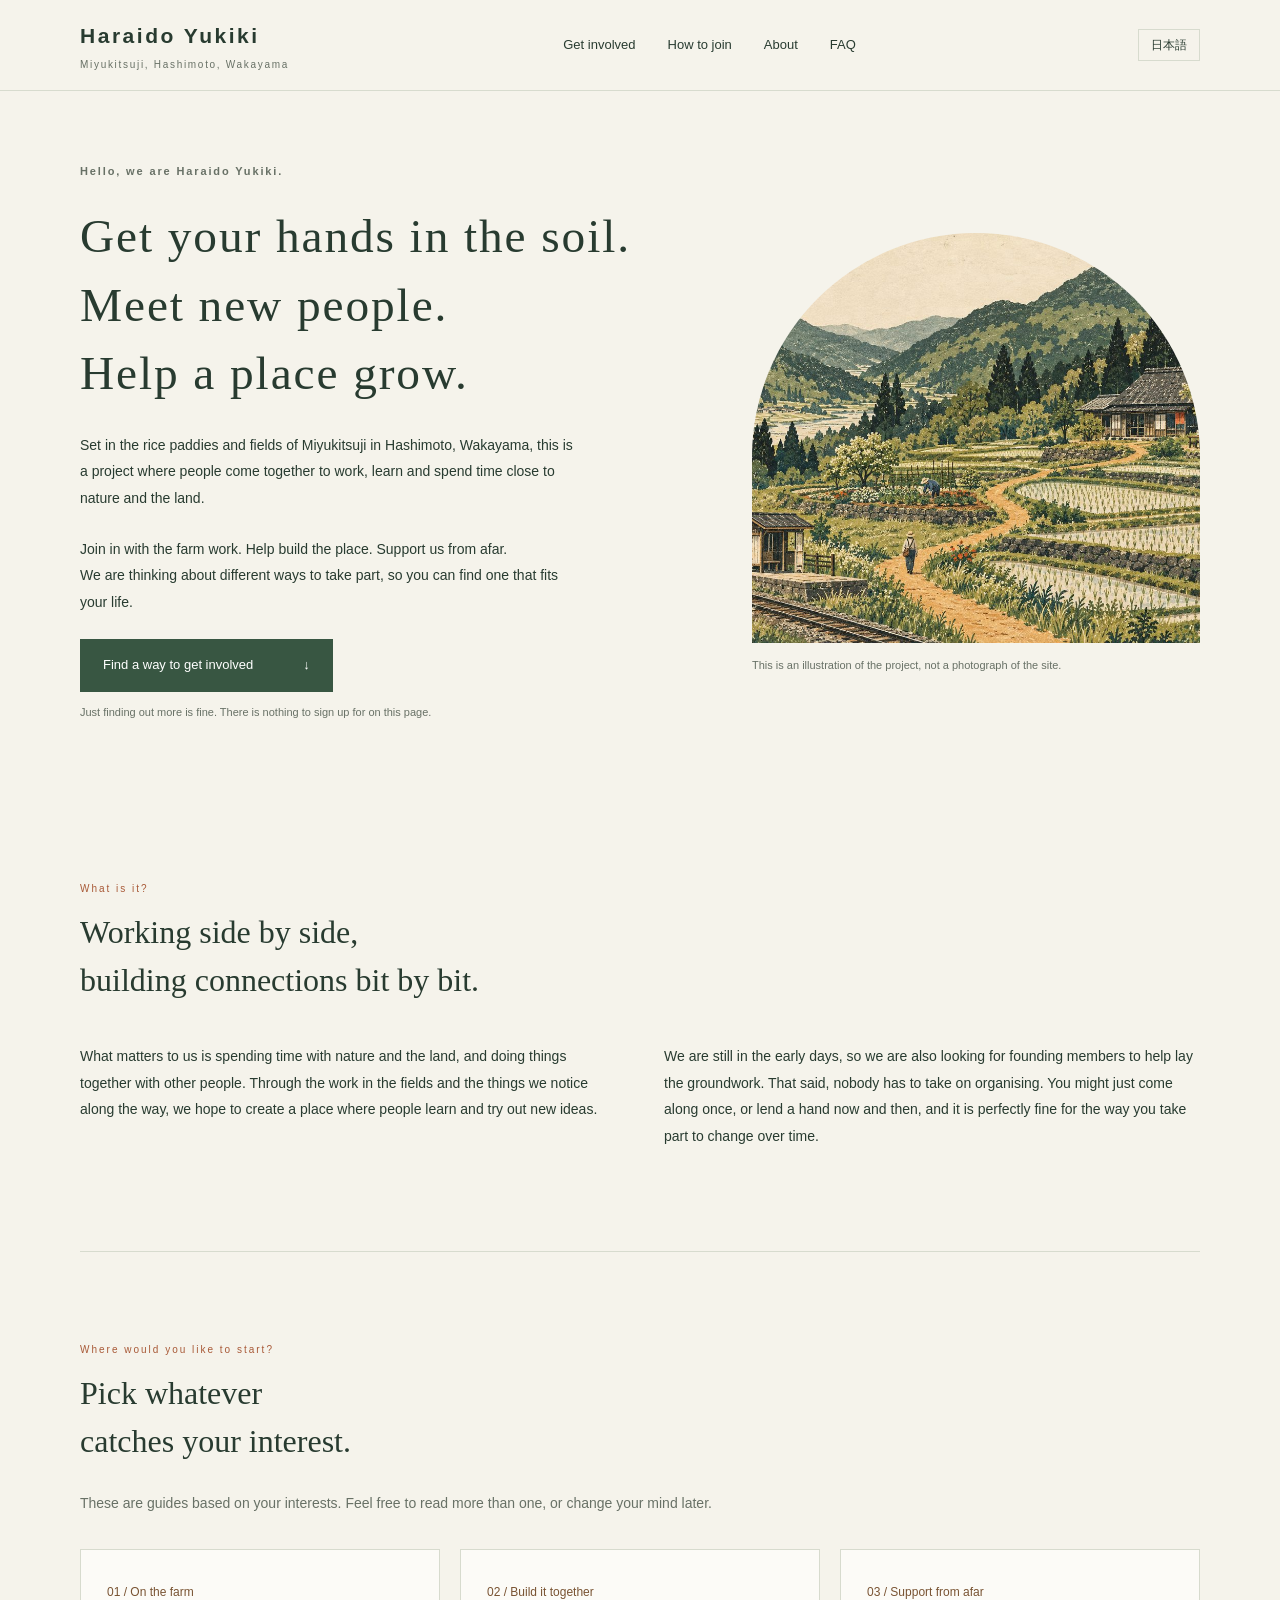
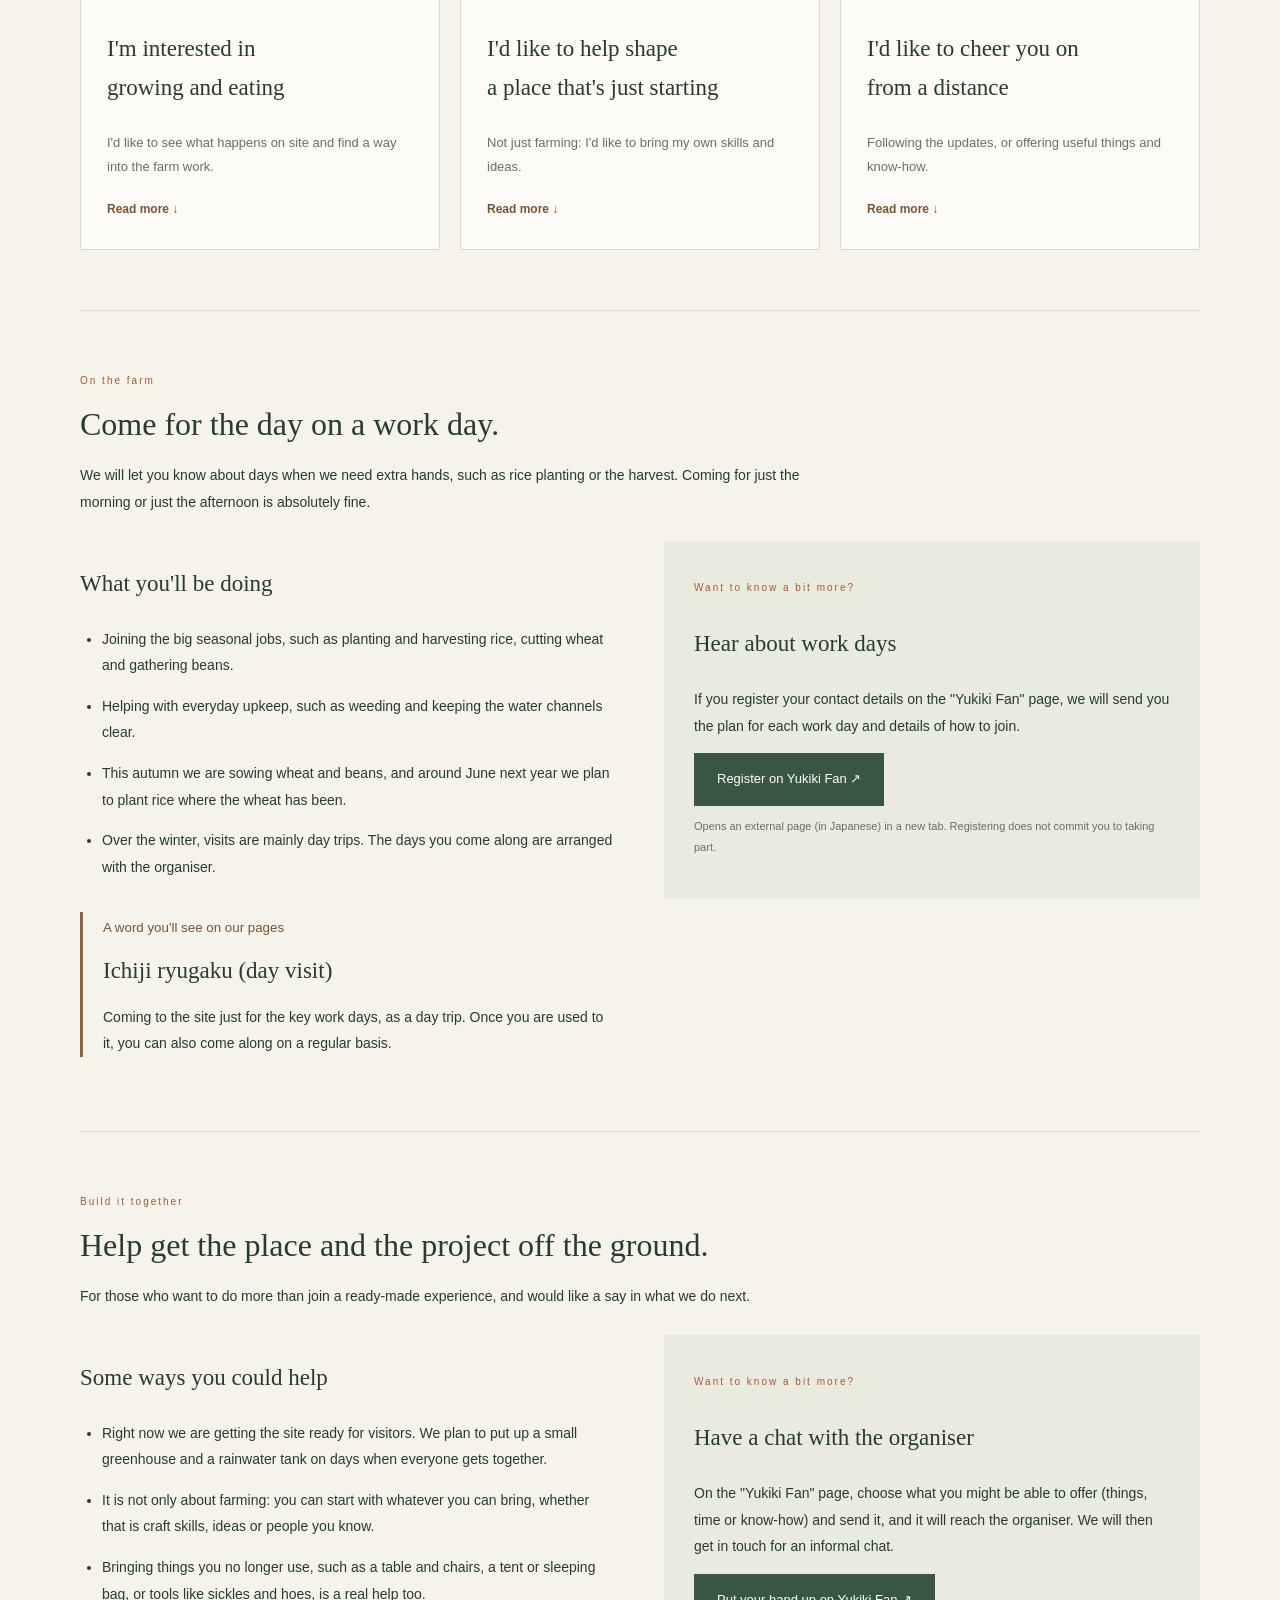
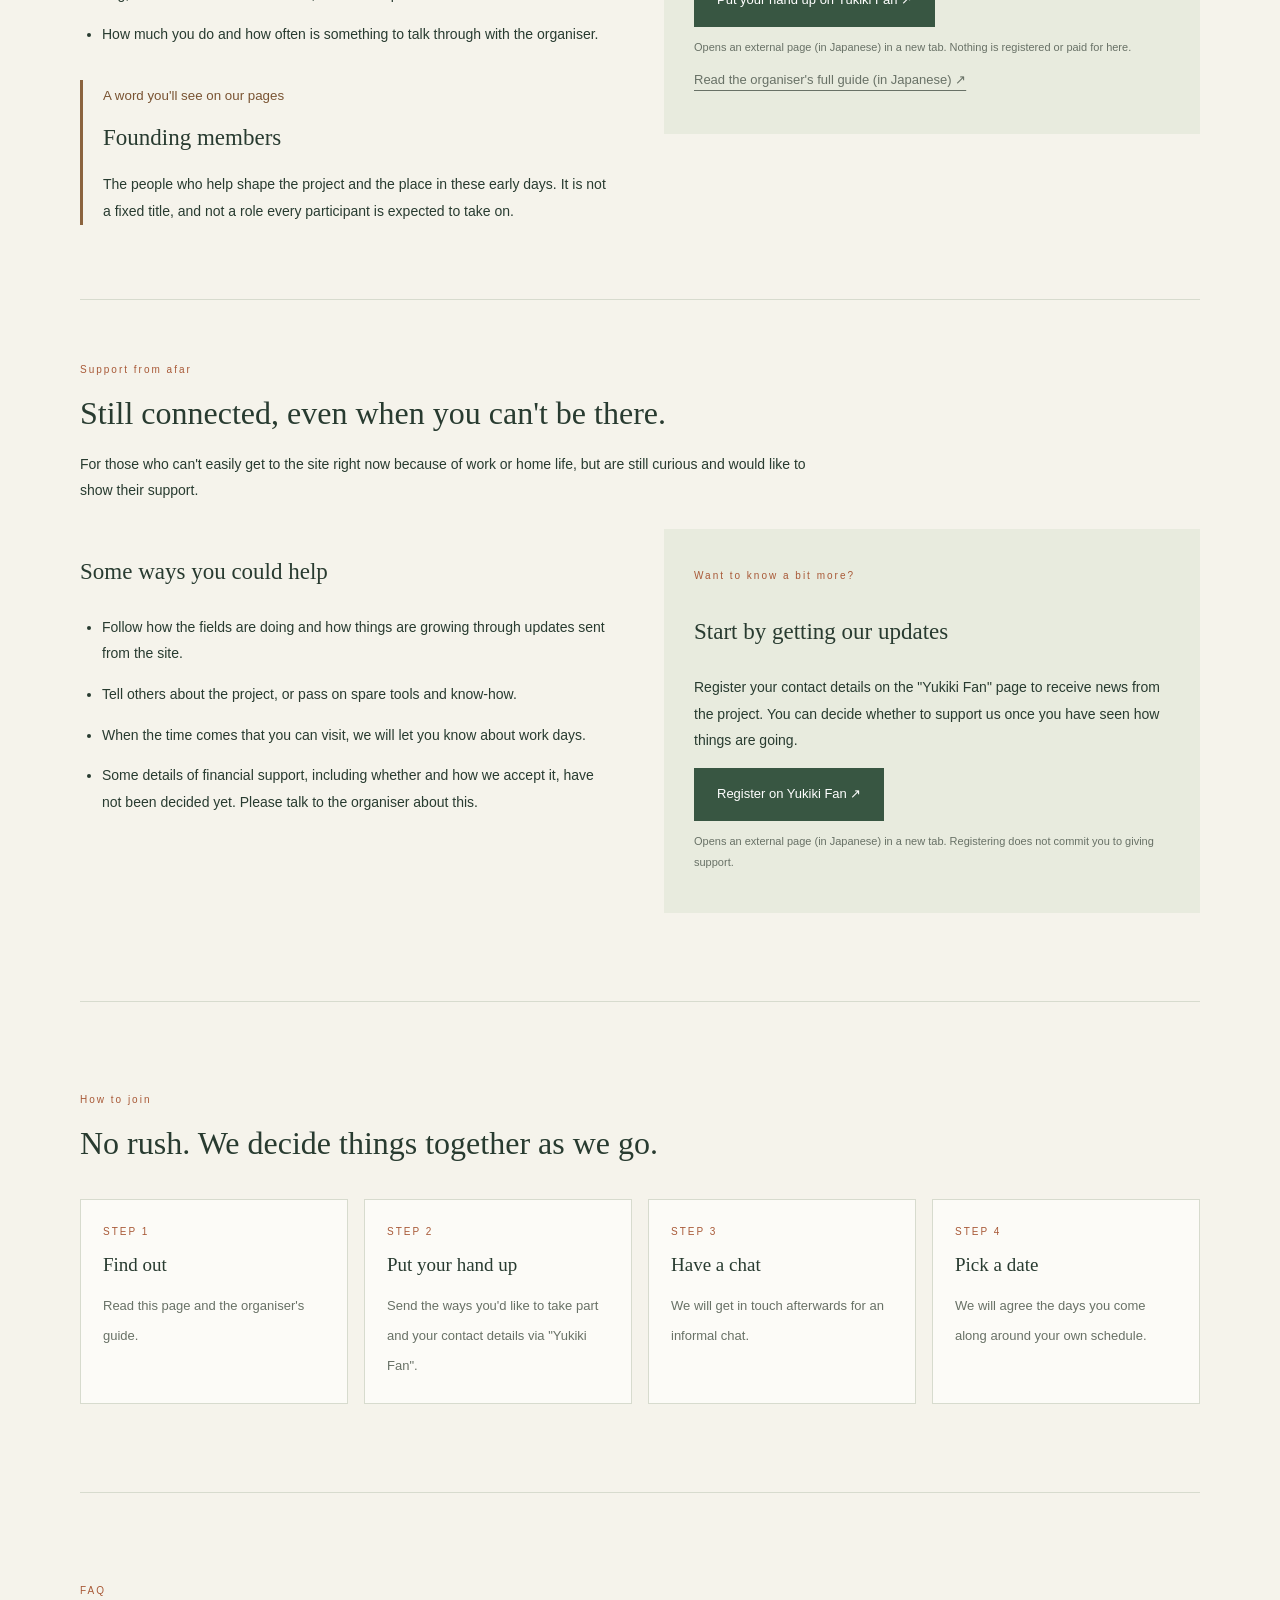
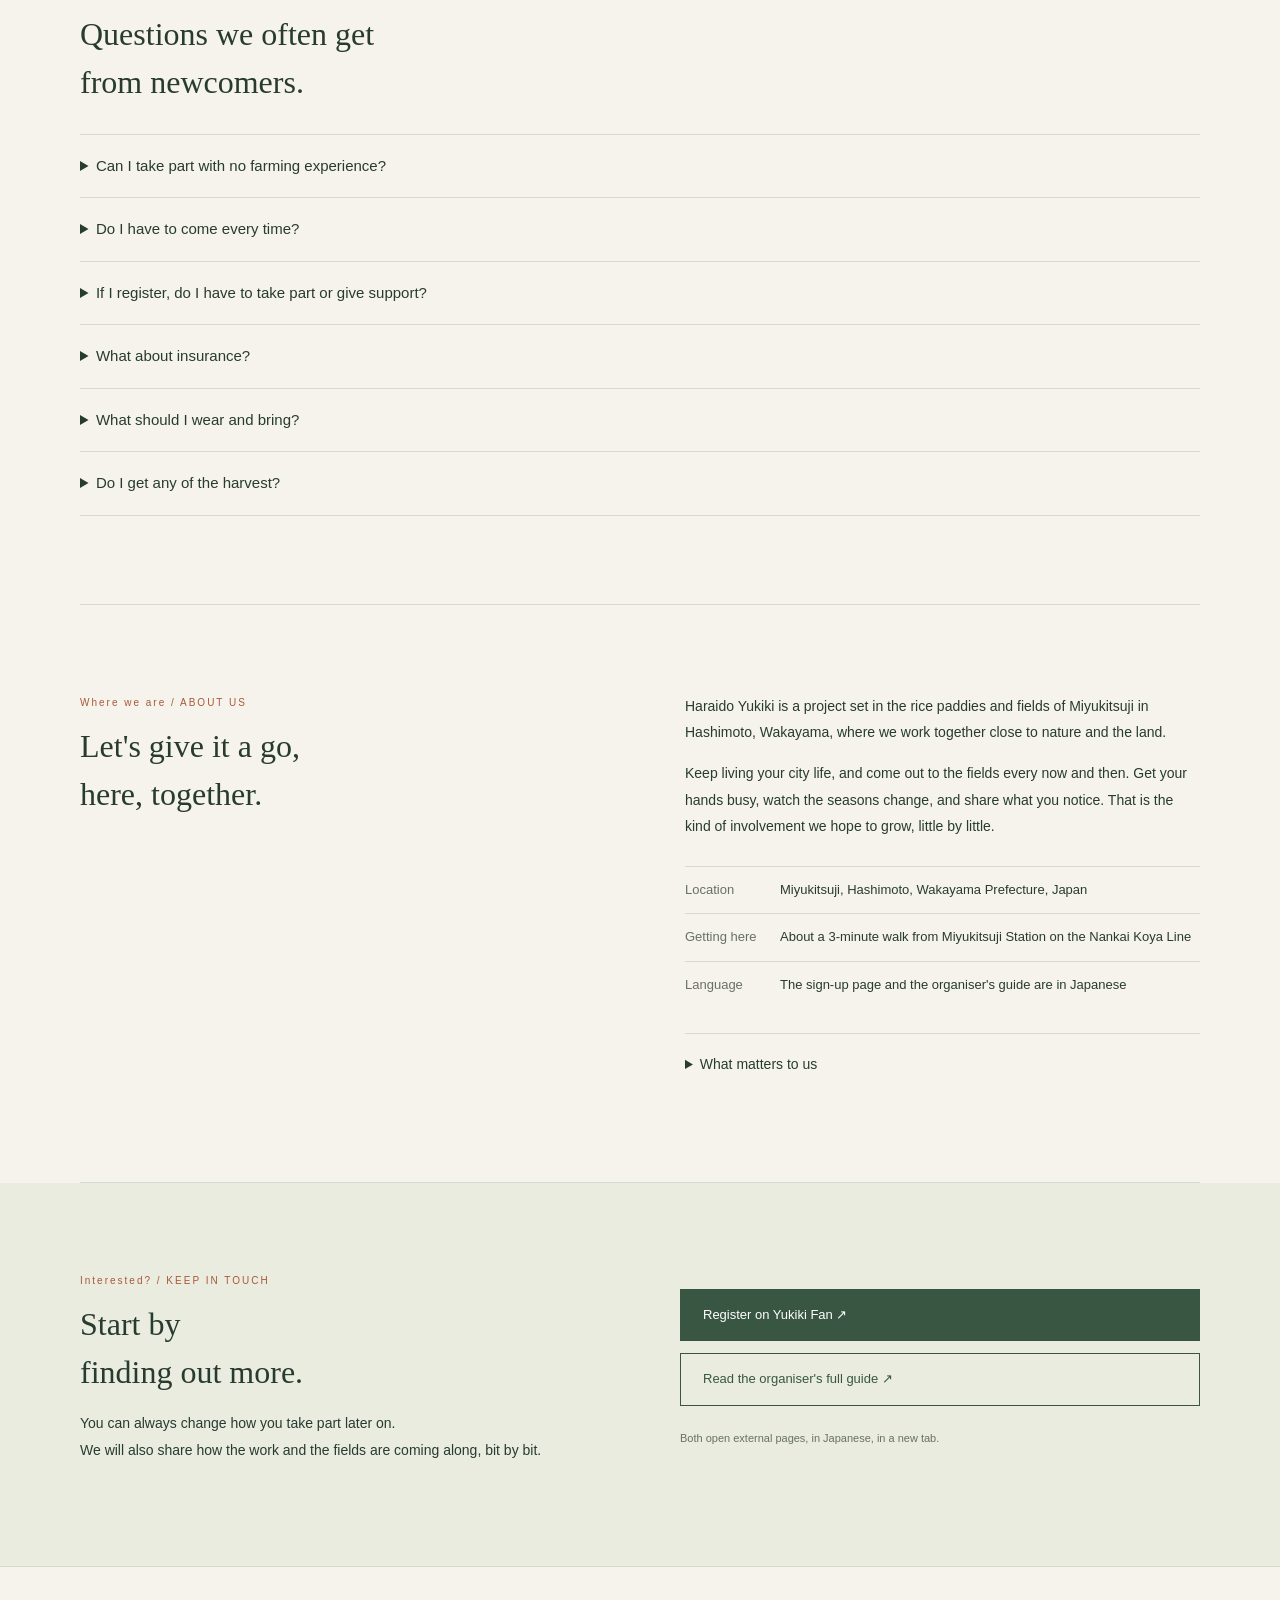
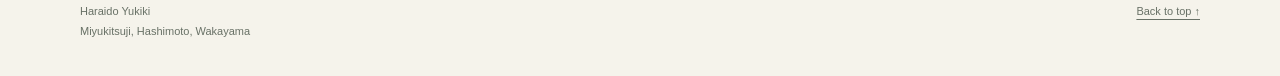
==== public/en/index.html @ c3c29b3a "feat: add a British English version of the entry page - add public/en/index.html, translated into Br" ====
<!doctype html>
<html lang="en-GB">
<head>
<meta charset="utf-8">
<meta name="viewport" content="width=device-width,initial-scale=1">
<meta name="theme-color" content="#f5f3eb">
<meta name="description" content="Get your hands in the soil, meet new people and help a place grow. An introduction to Haraido Yukiki in Miyukitsuji, Hashimoto, Wakayama, and the different ways to get involved.">
<title>Haraido Yukiki | Connecting people with the fields of Miyukitsuji</title>
<link rel="alternate" hreflang="ja" href="../">
<link rel="alternate" hreflang="en-GB" href="./">
<link rel="stylesheet" href="../style.css">
</head>
<body><a class="skip" href="#main">Skip to content</a><header><div class="wrap nav"><a href="#" class="brand">Haraido Yukiki<small>Miyukitsuji, Hashimoto, Wakayama</small></a><nav aria-label="Main menu"><a href="#involvement">Get involved</a><a href="#flow">How to join</a><a href="#about">About</a><a href="#faq">FAQ</a></nav><a class="lang" href="../" hreflang="ja" lang="ja">日本語</a></div></header><main id="main"><div class="hero wrap"><div class="hero-top"><div><p class="eyebrow">Hello, we are Haraido Yukiki.</p><h1>Get your hands in the soil.<br>Meet new people.<br>Help a place grow.</h1><div class="hero-copy"><p>Set in the rice paddies and fields of Miyukitsuji in Hashimoto, Wakayama, this is a project where people come together to work, learn and spend time close to nature and the land.</p><p>Join in with the farm work. Help build the place. Support us from afar.<br>We are thinking about different ways to take part, so you can find one that fits your life.</p><a class="button" href="#involvement">Find a way to get involved <span aria-hidden="true">↓</span></a><p class="note">Just finding out more is fine. There is nothing to sign up for on this page.</p></div></div><figure class="hero-figure"><img src="../assets/countryside.jpg" alt="An illustration of fields and people linked by a winding path" width="1200" height="800"><figcaption>This is an illustration of the project, not a photograph of the site.</figcaption></figure></div></div>
<section class="wrap" id="intro"><div class="number">What is it?</div><h2>Working side by side,<br>building connections bit by bit.</h2><div class="intro-columns"><p>What matters to us is spending time with nature and the land, and doing things together with other people. Through the work in the fields and the things we notice along the way, we hope to create a place where people learn and try out new ideas.</p><p>We are still in the early days, so we are also looking for founding members to help lay the groundwork. That said, nobody has to take on organising. You might just come along once, or lend a hand now and then, and it is perfectly fine for the way you take part to change over time.</p></div></section>
<section class="wrap" id="involvement"><div class="number">Where would you like to start?</div><h2>Pick whatever<br>catches your interest.</h2><p class="section-note">These are guides based on your interests. Feel free to read more than one, or change your mind later.</p><div class="choices"><a class="choice" href="#farm"><span>01 / On the farm</span><h3>I'm interested in<br>growing and eating</h3><p>I'd like to see what happens on site and find a way into the farm work.</p><b>Read more ↓</b></a><a class="choice" href="#create"><span>02 / Build it together</span><h3>I'd like to help shape<br>a place that's just starting</h3><p>Not just farming: I'd like to bring my own skills and ideas.</p><b>Read more ↓</b></a><a class="choice" href="#support"><span>03 / Support from afar</span><h3>I'd like to cheer you on<br>from a distance</h3><p>Following the updates, or offering useful things and know-how.</p><b>Read more ↓</b></a></div>
<div class="path" id="farm"><div class="number">On the farm</div><h2>Come for the day on a work day.</h2><p>We will let you know about days when we need extra hands, such as rice planting or the harvest. Coming for just the morning or just the afternoon is absolutely fine.</p><div class="path-columns"><div><h3>What you'll be doing</h3><ul><li>Joining the big seasonal jobs, such as planting and harvesting rice, cutting wheat and gathering beans.</li><li>Helping with everyday upkeep, such as weeding and keeping the water channels clear.</li><li>This autumn we are sowing wheat and beans, and around June next year we plan to plant rice where the wheat has been.</li><li>Over the winter, visits are mainly day trips. The days you come along are arranged with the organiser.</li></ul><blockquote><small>A word you'll see on our pages</small><h3>Ichiji ryugaku (day visit)</h3><p>Coming to the site just for the key work days, as a day trip. Once you are used to it, you can also come along on a regular basis.</p></blockquote></div><aside><span class="number">Want to know a bit more?</span><h3>Hear about work days</h3><p>If you register your contact details on the "Yukiki Fan" page, we will send you the plan for each work day and details of how to join.</p><a class="button" href="https://claude.ai/artifact/B6So6ZD4TPJiREJGYdLGXW" target="_blank" rel="noopener noreferrer">Register on Yukiki Fan ↗<span class="sr-only">(opens in a new tab)</span></a><p class="note">Opens an external page (in Japanese) in a new tab. Registering does not commit you to taking part.</p></aside></div></div>
<div class="path" id="create"><div class="number">Build it together</div><h2>Help get the place and the project off the ground.</h2><p>For those who want to do more than join a ready-made experience, and would like a say in what we do next.</p><div class="path-columns"><div><h3>Some ways you could help</h3><ul><li>Right now we are getting the site ready for visitors. We plan to put up a small greenhouse and a rainwater tank on days when everyone gets together.</li><li>It is not only about farming: you can start with whatever you can bring, whether that is craft skills, ideas or people you know.</li><li>Bringing things you no longer use, such as a table and chairs, a tent or sleeping bag, or tools like sickles and hoes, is a real help too.</li><li>How much you do and how often is something to talk through with the organiser.</li></ul><blockquote><small>A word you'll see on our pages</small><h3>Founding members</h3><p>The people who help shape the project and the place in these early days. It is not a fixed title, and not a role every participant is expected to take on.</p></blockquote></div><aside><span class="number">Want to know a bit more?</span><h3>Have a chat with the organiser</h3><p>On the "Yukiki Fan" page, choose what you might be able to offer (things, time or know-how) and send it, and it will reach the organiser. We will then get in touch for an informal chat.</p><a class="button" href="https://claude.ai/artifact/B6So6ZD4TPJiREJGYdLGXW" target="_blank" rel="noopener noreferrer">Put your hand up on Yukiki Fan ↗<span class="sr-only">(opens in a new tab)</span></a><p class="note">Opens an external page (in Japanese) in a new tab. Nothing is registered or paid for here.</p><p class="note"><a class="inline-link" href="https://claude.ai/artifact/4QH8LJdmEHccxG7zX9aN8J" target="_blank" rel="noopener noreferrer">Read the organiser's full guide (in Japanese) ↗<span class="sr-only">(opens in a new tab)</span></a></p></aside></div></div>
<div class="path" id="support"><div class="number">Support from afar</div><h2>Still connected, even when you can't be there.</h2><p>For those who can't easily get to the site right now because of work or home life, but are still curious and would like to show their support.</p><div class="path-columns"><div><h3>Some ways you could help</h3><ul><li>Follow how the fields are doing and how things are growing through updates sent from the site.</li><li>Tell others about the project, or pass on spare tools and know-how.</li><li>When the time comes that you can visit, we will let you know about work days.</li><li>Some details of financial support, including whether and how we accept it, have not been decided yet. Please talk to the organiser about this.</li></ul></div><aside><span class="number">Want to know a bit more?</span><h3>Start by getting our updates</h3><p>Register your contact details on the "Yukiki Fan" page to receive news from the project. You can decide whether to support us once you have seen how things are going.</p><a class="button" href="https://claude.ai/artifact/B6So6ZD4TPJiREJGYdLGXW" target="_blank" rel="noopener noreferrer">Register on Yukiki Fan ↗<span class="sr-only">(opens in a new tab)</span></a><p class="note">Opens an external page (in Japanese) in a new tab. Registering does not commit you to giving support.</p></aside></div></div></section>
<section class="wrap" id="flow"><div class="number">How to join</div><h2>No rush. We decide things together as we go.</h2><ol class="steps"><li><b>Find out</b><span>Read this page and the organiser's guide.</span></li><li><b>Put your hand up</b><span>Send the ways you'd like to take part and your contact details via "Yukiki Fan".</span></li><li><b>Have a chat</b><span>We will get in touch afterwards for an informal chat.</span></li><li><b>Pick a date</b><span>We will agree the days you come along around your own schedule.</span></li></ol></section>
<section class="wrap faq" id="faq"><div class="number">FAQ</div><h2>Questions we often get<br>from newcomers.</h2><div class="faq-list"><details><summary>Can I take part with no farming experience?</summary><p>Yes. The project is designed so that people without experience can get used to things gradually. On work days, you will be working alongside the organiser and people who have been involved for a while.</p></details><details><summary>Do I have to come every time?</summary><p>No. Come when you can, and take a break when you can't. Please take part at your own pace.</p></details><details><summary>If I register, do I have to take part or give support?</summary><p>No. Registering on "Yukiki Fan" is just so that you receive plans and updates. It does not commit you to taking part or giving support.</p></details><details><summary>What about insurance?</summary><p>For now, we expect everyone to arrange their own cover (for example, health insurance and personal liability insurance). Please check the details with the organiser.</p></details><details><summary>What should I wear and bring?</summary><p>Clothes and shoes you don't mind getting dirty are the basics. The work varies from day to day, so we will let you know what to bring in the details for each work day.</p></details><details><summary>Do I get any of the harvest?</summary><p>If things grow well, we plan to share some of the harvest. To be honest, though, as we are only just starting, we don't yet know how much we will get in the first year.</p></details></div></section>
<section id="about" class="wrap"><div class="about-grid"><div><div class="number">Where we are / ABOUT US</div><h2>Let's give it a go,<br>here, together.</h2></div><div><p>Haraido Yukiki is a project set in the rice paddies and fields of Miyukitsuji in Hashimoto, Wakayama, where we work together close to nature and the land.</p><p>Keep living your city life, and come out to the fields every now and then. Get your hands busy, watch the seasons change, and share what you notice. That is the kind of involvement we hope to grow, little by little.</p><dl class="facts"><div><dt>Location</dt><dd>Miyukitsuji, Hashimoto, Wakayama Prefecture, Japan</dd></div><div><dt>Getting here</dt><dd>About a 3-minute walk from Miyukitsuji Station on the Nankai Koya Line</dd></div><div><dt>Language</dt><dd>The sign-up page and the organiser's guide are in Japanese</dd></div></dl><details><summary>What matters to us</summary><p>You don't need to understand everything about the project from day one. Start by seeing what it is like. How deeply you get involved, and at what pace, is up to you.</p><p>We keep a record of the work we do together, the things we try and the things we are unsure about. We hope these records will help the people who join after us.</p></details></div></div></section>
<section id="join" class="follow"><div class="wrap"><div><div class="number">Interested? / KEEP IN TOUCH</div><h2>Start by<br>finding out more.</h2><p>You can always change how you take part later on.<br>We will also share how the work and the fields are coming along, bit by bit.</p></div><div class="join-actions"><a class="button" href="https://claude.ai/artifact/B6So6ZD4TPJiREJGYdLGXW" target="_blank" rel="noopener noreferrer">Register on Yukiki Fan ↗<span class="sr-only">(opens in a new tab)</span></a><a class="button ghost" href="https://claude.ai/artifact/4QH8LJdmEHccxG7zX9aN8J" target="_blank" rel="noopener noreferrer">Read the organiser's full guide ↗<span class="sr-only">(opens in a new tab)</span></a><p class="note">Both open external pages, in Japanese, in a new tab.</p></div></div></section></main><footer class="wrap"><div class="footer-inner"><span>Haraido Yukiki<br>Miyukitsuji, Hashimoto, Wakayama</span><a href="#" class="top-link">Back to top ↑</a></div></footer></body>
</html>
---- public/style.css ----
/* はらいどゆきき 入口ページ（はじめての方へ）。CSP の都合でインライン style は使わない */
:root{--paper:#f5f3eb;--ink:#283b30;--muted:#687166;--line:#d7dbce;--green:#385642;--accent:#a85937}*{box-sizing:border-box}html{scroll-behavior:smooth;scroll-padding-top:90px}body{margin:0;background:var(--paper);color:var(--ink);font-family:"Hiragino Kaku Gothic ProN","Yu Gothic",sans-serif;line-height:1.9}a{color:inherit;text-decoration:none}button{font:inherit}a:focus-visible,button:focus-visible,summary:focus-visible{outline:3px solid var(--accent);outline-offset:5px}.skip{position:absolute;left:20px;top:-80px;background:white;z-index:20}.skip:focus{top:10px}.wrap{width:min(1120px,calc(100% - 64px));margin:auto}header{border-bottom:1px solid var(--line)}.nav{min-height:90px;display:flex;align-items:center;justify-content:space-between;gap:24px}.brand{font-size:21px;font-weight:700;letter-spacing:.12em}.brand small{display:block;font-size:10px;letter-spacing:.17em;font-weight:400;color:var(--muted)}nav{display:flex;gap:32px;font-size:13px}.hero{padding:70px 0 0}.eyebrow{font-size:11px;letter-spacing:.17em;font-weight:700;color:var(--muted);margin:0 0 20px}.hero-top{display:flex;justify-content:space-between;align-items:end;gap:40px;margin-bottom:44px}h1{font-size:clamp(35px,4.8vw,62px);line-height:1.45;letter-spacing:.04em;font-weight:500;margin:0;font-family:"Yu Mincho","Hiragino Mincho ProN",serif}.hero-copy{max-width:365px;font-size:14px}.hero-copy p{margin:0 0 24px}.button{display:inline-flex;align-items:center;justify-content:space-between;gap:50px;padding:13px 22px;background:var(--green);color:white;font-size:13px;border:1px solid var(--green)}.button:hover{background:#253e2d}.photo-slot{background:#e4e7db;min-height:370px;display:grid;place-items:center;position:relative;overflow:hidden;border:1px solid #d2d7c7}.slot-inner{text-align:center;position:relative;padding:45px}.slot-inner .frame{display:block;width:48px;height:35px;border:1px solid #89967c;margin:0 auto 20px;position:relative}.frame:before{content:"";width:13px;height:13px;position:absolute;border:1px solid #89967c;border-radius:50%;top:5px;right:6px}.slot-inner strong{display:block;font-size:15px;font-weight:500;letter-spacing:.08em}.slot-inner p{font-size:12px;color:var(--muted);margin:7px 0}.slot-label{position:absolute;left:22px;bottom:16px;font-size:10px;letter-spacing:.12em;color:var(--muted)}.hero-foot{display:flex;justify-content:space-between;padding:14px 0;font-size:11px;color:var(--muted)}section{padding:88px 0;border-bottom:1px solid var(--line)}.section-head{display:flex;align-items:end;justify-content:space-between;margin-bottom:35px;gap:25px}.number{font-size:10px;letter-spacing:.2em;color:var(--accent);margin-bottom:10px}h2{font-family:"Yu Mincho","Hiragino Mincho ProN",serif;font-weight:500;font-size:32px;line-height:1.5;margin:0}.section-head p{font-size:13px;color:var(--muted);max-width:400px;margin:0}.record-empty{border-top:1px solid var(--line);border-bottom:1px solid var(--line);padding:38px 0;display:grid;grid-template-columns:1fr 2fr;gap:35px}.record-empty h3{font-size:20px;font-weight:500;margin:0 0 12px}.record-empty p{font-size:14px;margin:0;color:var(--muted)}.status{font-size:11px;color:var(--accent);letter-spacing:.06em}.tags{display:flex;gap:10px;flex-wrap:wrap;margin-top:22px}.tags span{font-size:11px;border:1px solid var(--line);padding:3px 12px}.about-grid{display:grid;grid-template-columns:1fr 1fr;gap:90px}.about-grid p{font-size:14px;margin-top:0}.facts{margin:26px 0 0}.facts div{display:grid;grid-template-columns:95px 1fr;border-top:1px solid var(--line);padding:11px 0;font-size:13px}.facts dt{color:var(--muted)}.facts dd{margin:0}.small-slot{min-height:230px;margin-top:28px}.small-slot .slot-inner{padding:25px}.note{font-size:11px!important;color:var(--muted);margin-top:10px!important}details{border-top:1px solid var(--line);margin-top:24px}summary{cursor:pointer;padding:17px 0;font-size:14px}details p{color:var(--muted)}.follow{background:#e9ecdf}.follow .wrap{display:grid;grid-template-columns:1fr 1fr;gap:80px}.follow p{font-size:14px}.socials{border-top:1px solid #cbd2c1;margin-top:28px}.social{display:flex;justify-content:space-between;gap:15px;border-bottom:1px solid #cbd2c1;padding:15px 0}.social strong{font-weight:500;font-size:18px}.social span{font-size:11px;color:var(--muted);align-self:center}.contact{padding-top:20px}.contact h3{font-size:15px;font-weight:500;margin:0}.contact p{font-size:13px;color:var(--muted)}footer{padding:34px 0}.footer-inner{display:flex;justify-content:space-between;font-size:11px;color:var(--muted)}.draft{font-size:11px;background:#eee4d2;color:#785737;padding:7px 16px;text-align:center}.top-link{text-decoration:underline;text-underline-offset:4px}@media(max-width:700px){.wrap{width:calc(100% - 40px)}.nav{min-height:78px}.brand{font-size:17px}nav{gap:16px;font-size:11px}nav a:last-child{display:none}.hero{padding-top:42px}.hero-top{display:block;margin-bottom:30px}h1{font-size:37px}.hero-copy{margin-top:25px;max-width:none}.hero-copy p{font-size:13px}.button{width:100%}.photo-slot{min-height:260px}.slot-inner{padding:25px}.hero-foot{font-size:9px;gap:12px}section{padding:56px 0}.section-head{display:block}.section-head p{margin-top:15px}h2{font-size:28px}.record-empty{grid-template-columns:1fr;gap:15px;padding:25px 0}.about-grid,.follow .wrap{grid-template-columns:1fr;gap:28px}.small-slot{min-height:200px}.follow .wrap{gap:12px}.footer-inner{gap:20px;align-items:start}.footer-inner span{max-width:210px}.draft{font-size:10px}}@media(prefers-reduced-motion:reduce){html{scroll-behavior:auto}}

.hero-top{align-items:center}.hero-copy{max-width:500px;margin-top:24px}h1{font-size:clamp(31px,3.7vw,48px)}.hero-figure{margin:0;width:40%;flex-shrink:0}.hero-figure img{display:block;width:100%;height:410px;object-fit:cover;border-radius:240px 240px 0 0}.hero-figure figcaption{font-size:11px;color:var(--muted);margin-top:12px}.intro-columns,.path-columns{display:grid;grid-template-columns:1fr 1fr;gap:48px;margin-top:25px}.intro-columns p,.section-note,.path p,.path li{font-size:14px}.section-note{color:var(--muted);margin:25px 0 32px}.choices{display:grid;grid-template-columns:repeat(3,1fr);gap:20px}.choice{display:block;padding:26px;border:1px solid var(--line);background:#fcfbf7;transition:background .15s}.choice:hover{background:#e8ecdf}.choice span,.choice b{font-size:12px;color:#795332}.choice h3,.path h3{font-family:"Yu Mincho",serif;font-weight:500;font-size:23px;line-height:1.7}.choice p{font-size:13px;color:var(--muted)}.path{padding-top:60px;margin-top:60px;border-top:1px solid var(--line)}.path>p{max-width:760px}.path li{margin-bottom:14px}.path ul{padding-left:22px}.path aside{background:#e8ebde;padding:30px;align-self:start}.path aside .button{gap:15px}.inline-link{text-decoration:underline;text-underline-offset:6px;font-size:13px}blockquote{margin:32px 0 0;padding:0 0 0 20px;border-left:3px solid #8b633e}blockquote small{color:#795332}blockquote h3{margin:8px 0}.sr-only{position:absolute;width:1px;height:1px;overflow:hidden;clip-path:inset(50%)}@media(max-width:700px){.hero-figure{width:100%;margin-top:28px}.hero-figure img{height:260px;border-radius:140px 140px 0 0}.intro-columns,.path-columns,.choices{grid-template-columns:1fr;gap:18px}.path{padding-top:35px;margin-top:35px}.choice{padding:22px}.choice h3{margin:12px 0}.path aside{padding:22px}h1{font-size:32px}nav a:nth-child(3){display:none}}
.steps{list-style:none;padding:0;margin:32px 0 0;display:grid;grid-template-columns:repeat(4,1fr);gap:16px;counter-reset:s}.steps li{background:#fcfbf7;border:1px solid var(--line);padding:22px;counter-increment:s}.steps li:before{content:"STEP " counter(s);display:block;font-size:10px;letter-spacing:.2em;color:var(--accent);margin-bottom:6px}.steps b{display:block;font-family:"Yu Mincho","Hiragino Mincho ProN",serif;font-weight:500;font-size:19px;margin-bottom:6px}.steps span{font-size:13px;color:var(--muted)}.faq-list{margin-top:28px;border-bottom:1px solid var(--line)}.faq details{margin-top:0}.faq summary{font-size:15px;font-weight:500}.faq details p{font-size:14px;margin:0 0 18px}.join-actions{display:flex;flex-direction:column;gap:12px;align-self:center}.join-actions .button{justify-content:space-between}.button.ghost{background:transparent;color:var(--green)}.button.ghost:hover{background:#dfe4d4}@media(max-width:700px){.steps{grid-template-columns:1fr}}
/* 言語切り替え（日本語 / English） */
.lang{font-size:12px;border:1px solid var(--line);padding:4px 12px;margin-left:8px;white-space:nowrap}.lang:hover{background:#e8ecdf}
/* スマホでは見出しメニューを隠し、ロゴと言語切り替えだけにする（ヘッダーが折り返すため） */
@media(max-width:700px){.nav{gap:12px}nav{display:none}.brand{white-space:nowrap}.lang{font-size:11px;padding:3px 8px;margin-left:0}}
/* 「一緒に、場所を育てる。」が狭い画面で1文字だけ折り返すのを防ぐ */
@media(max-width:420px){h1{font-size:29px}}
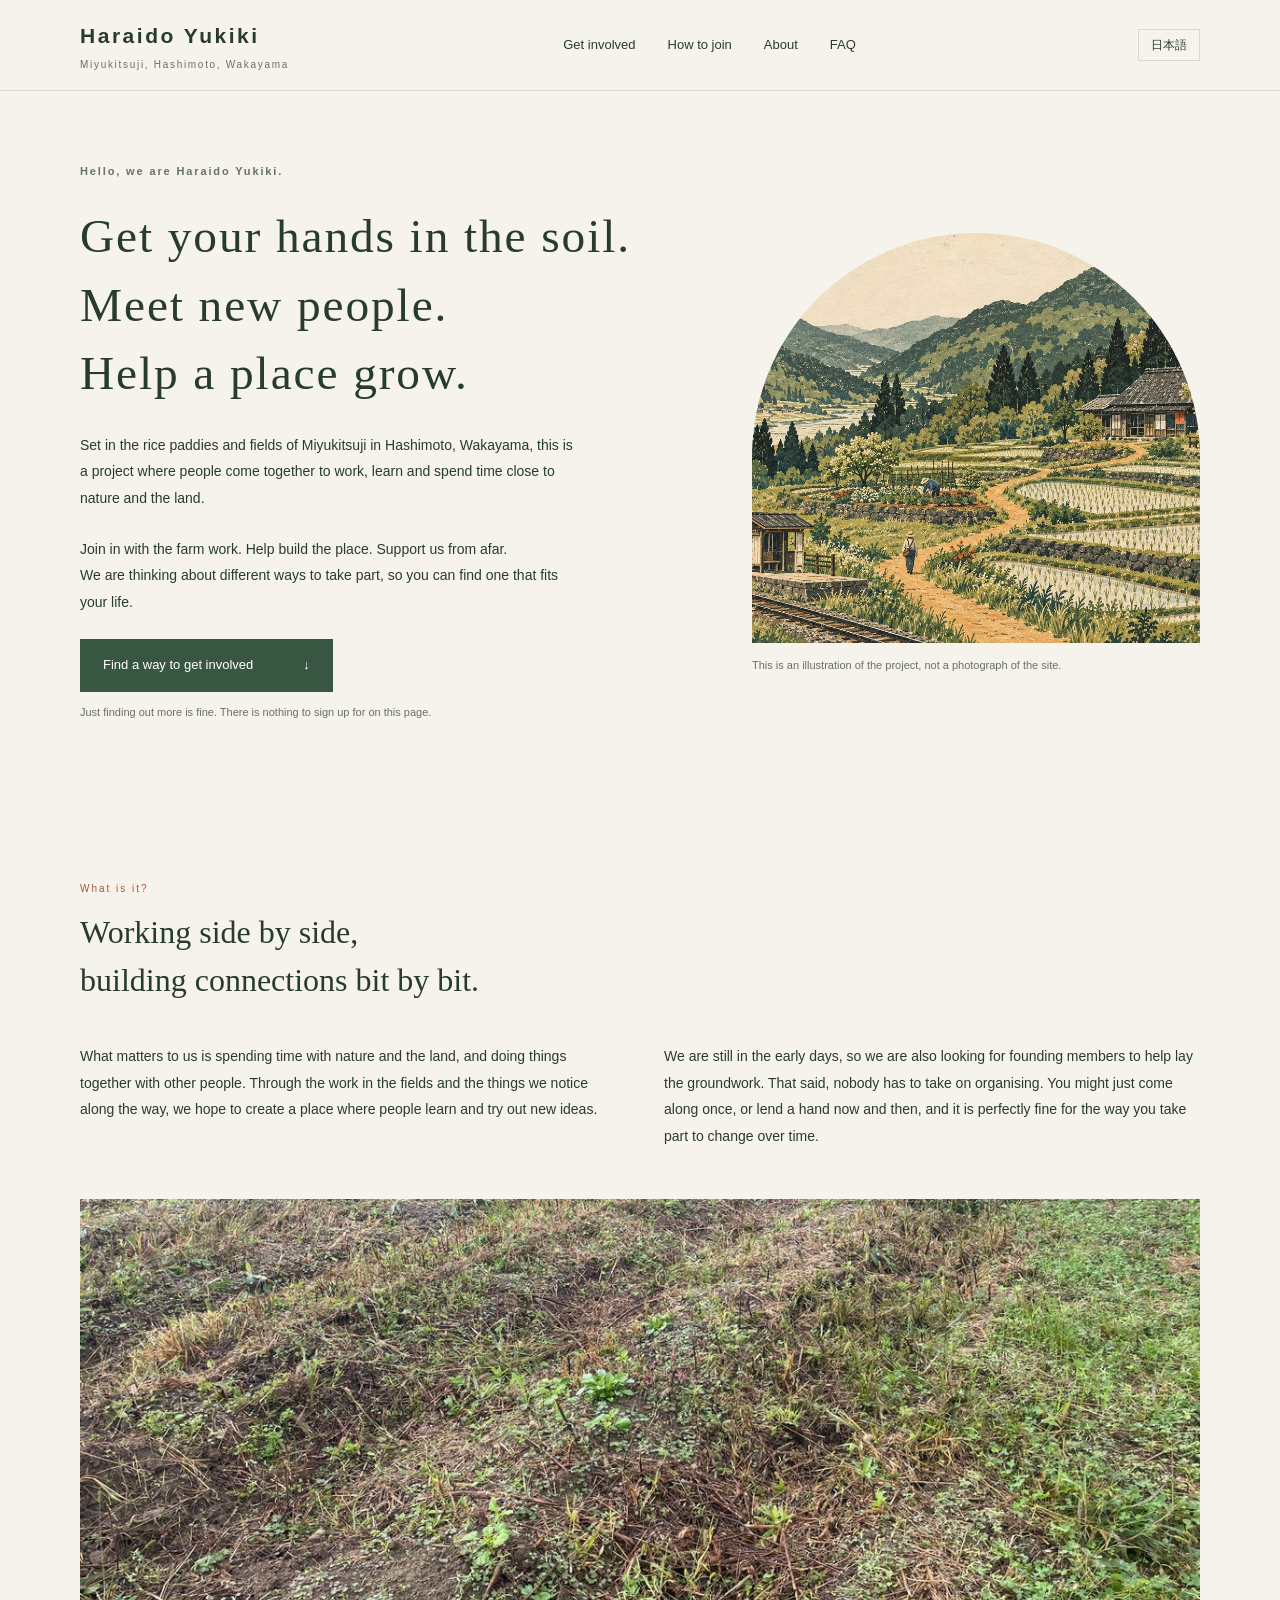
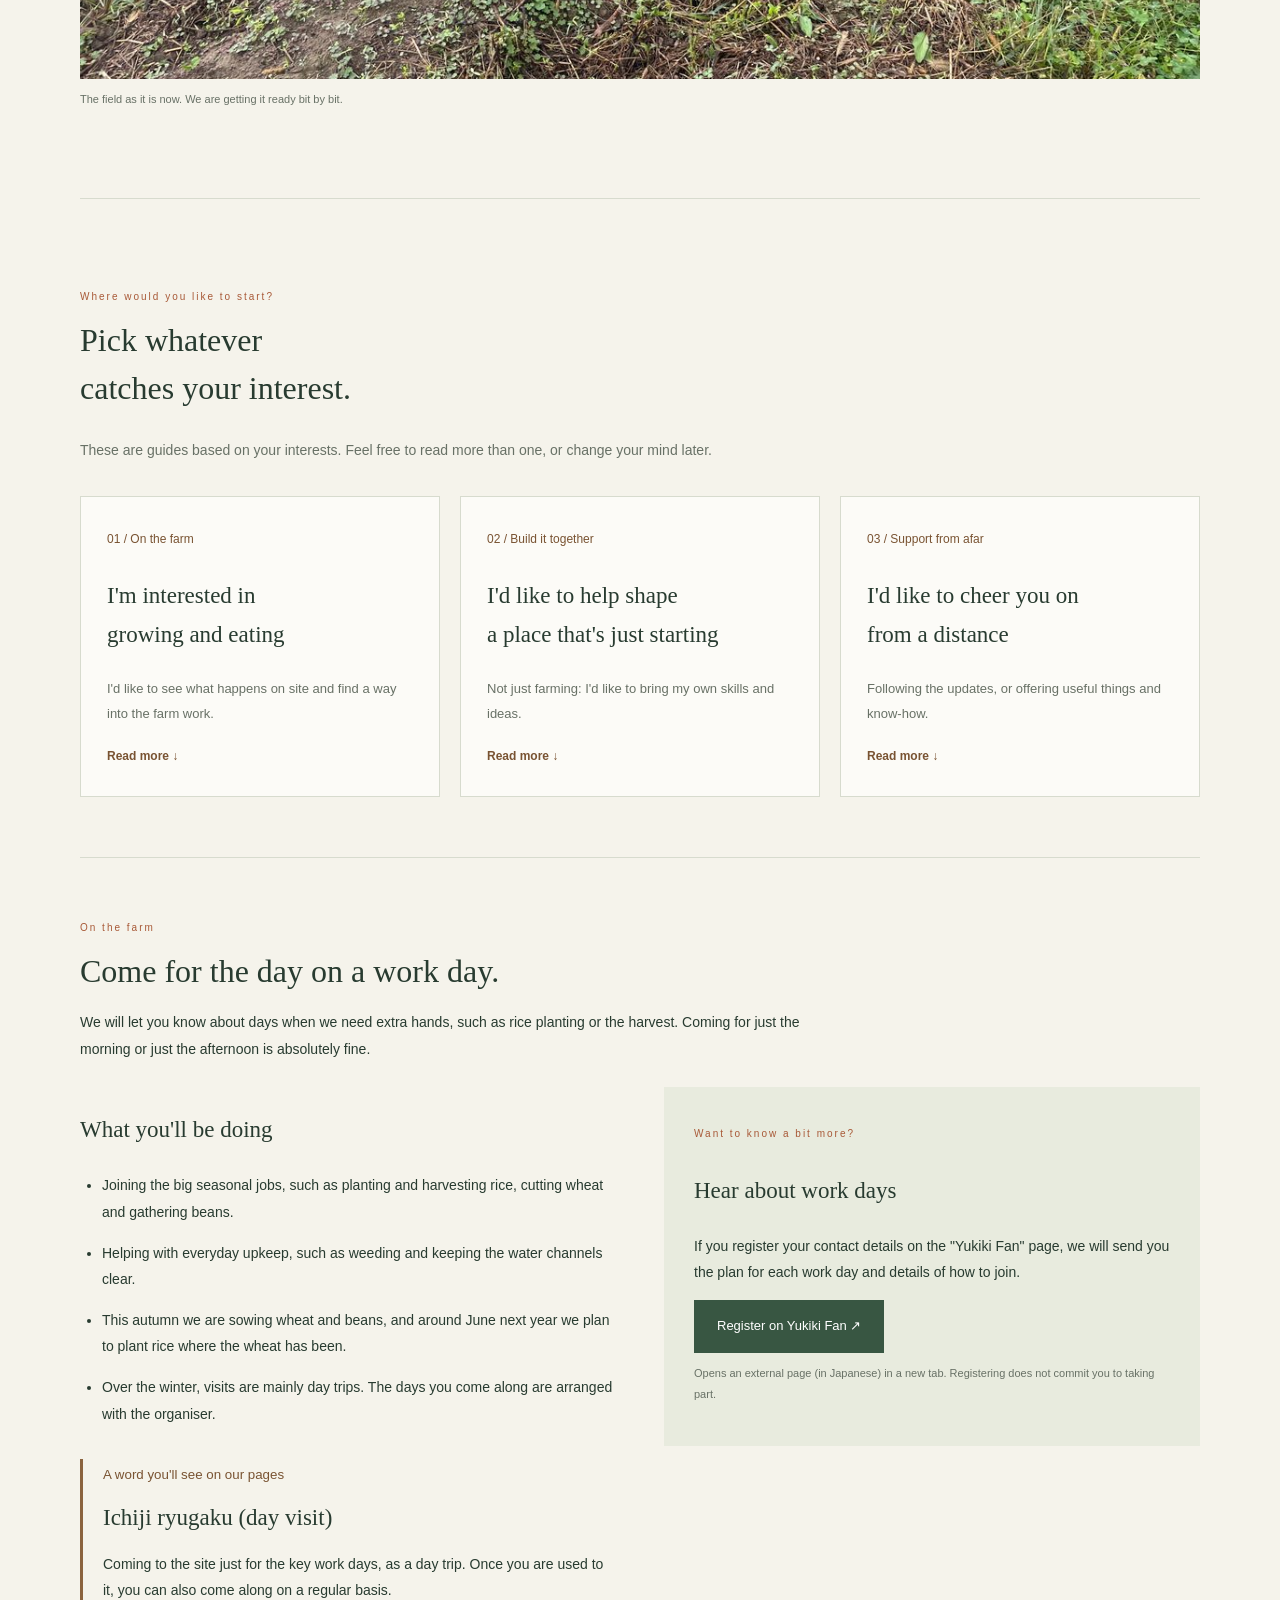
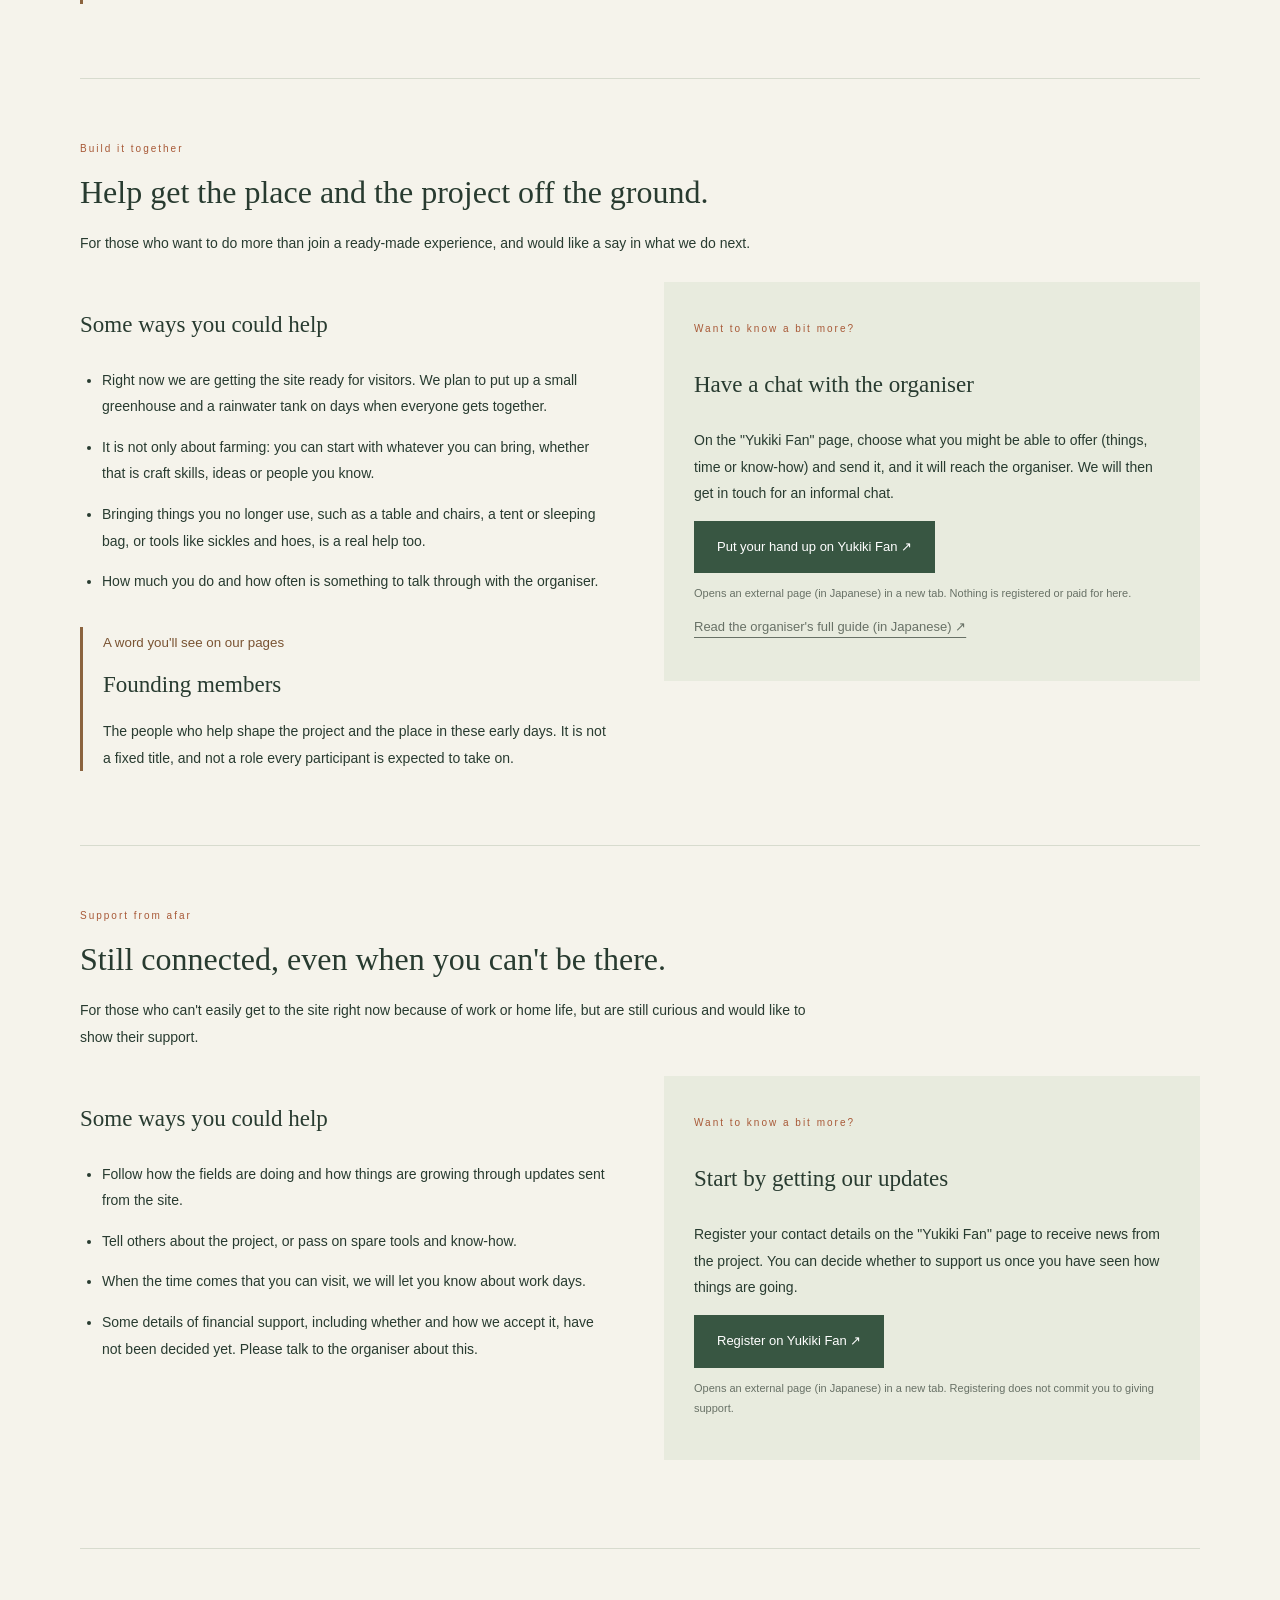
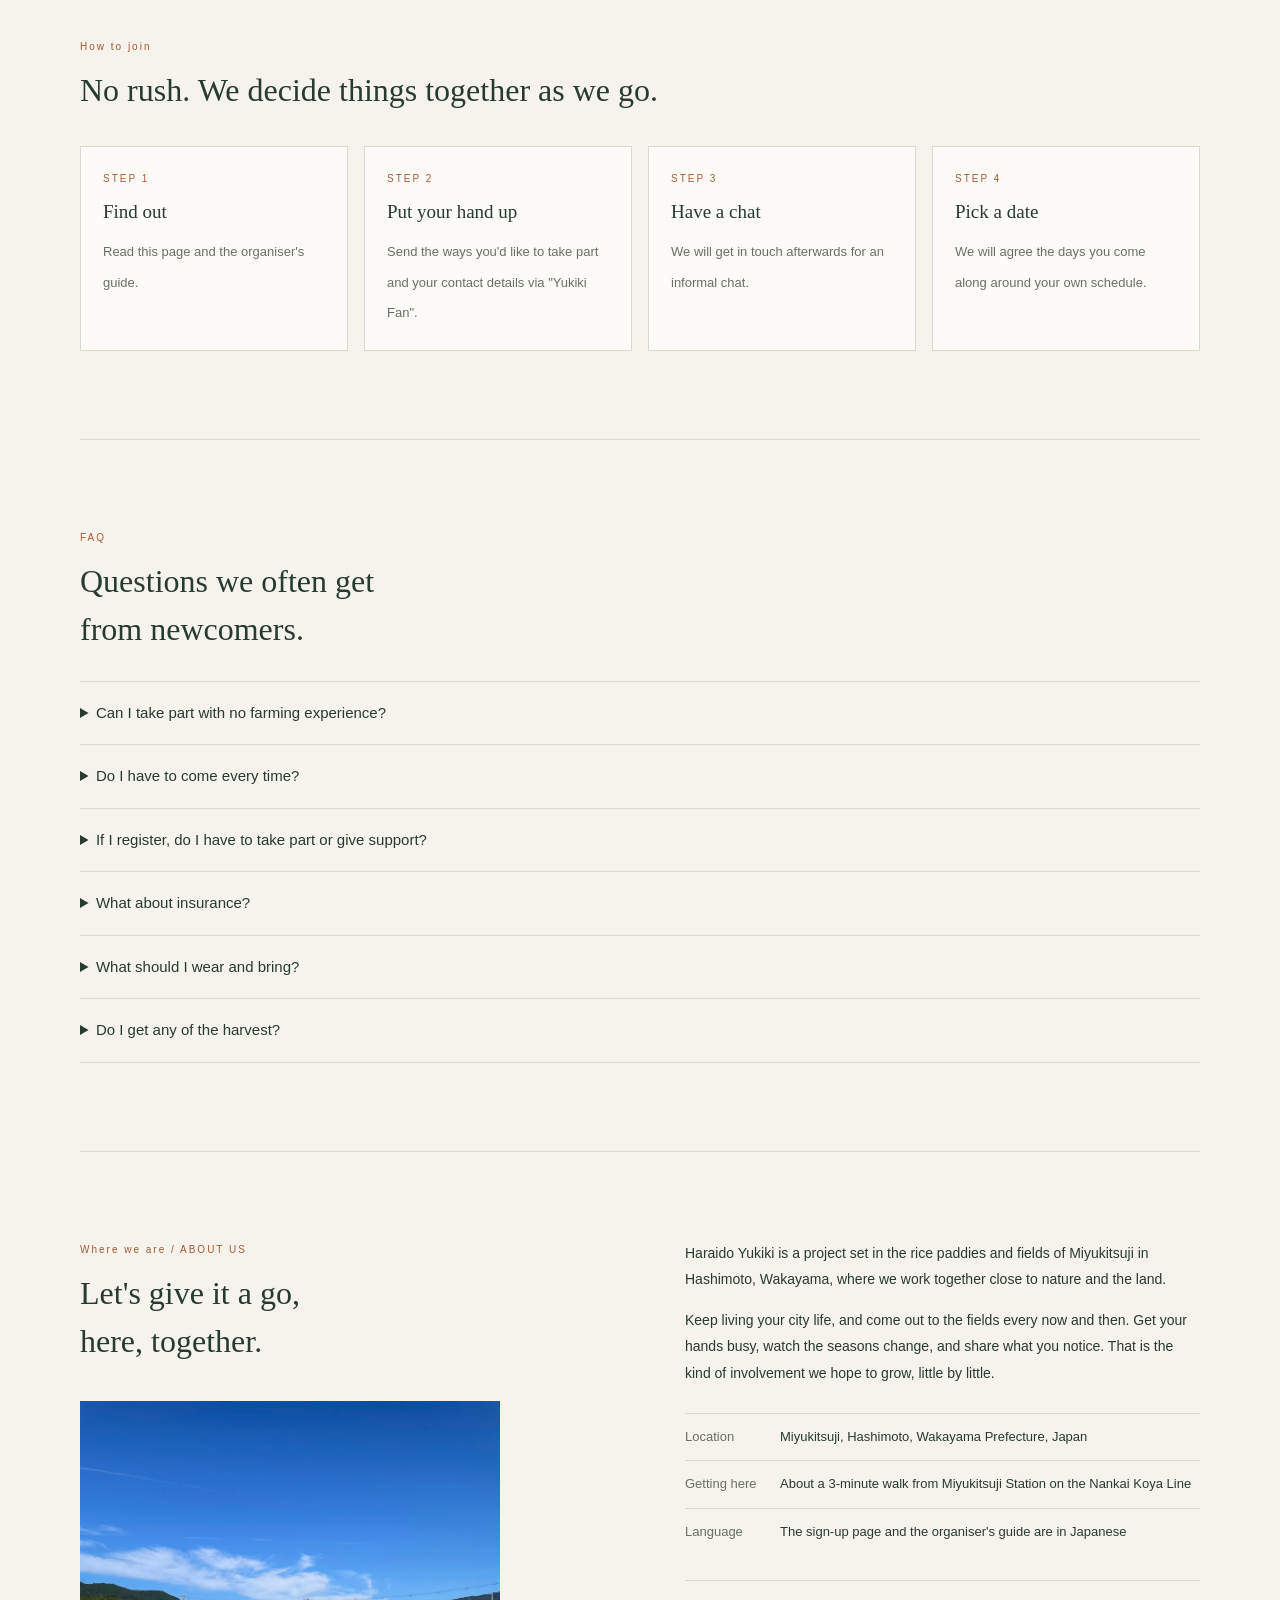
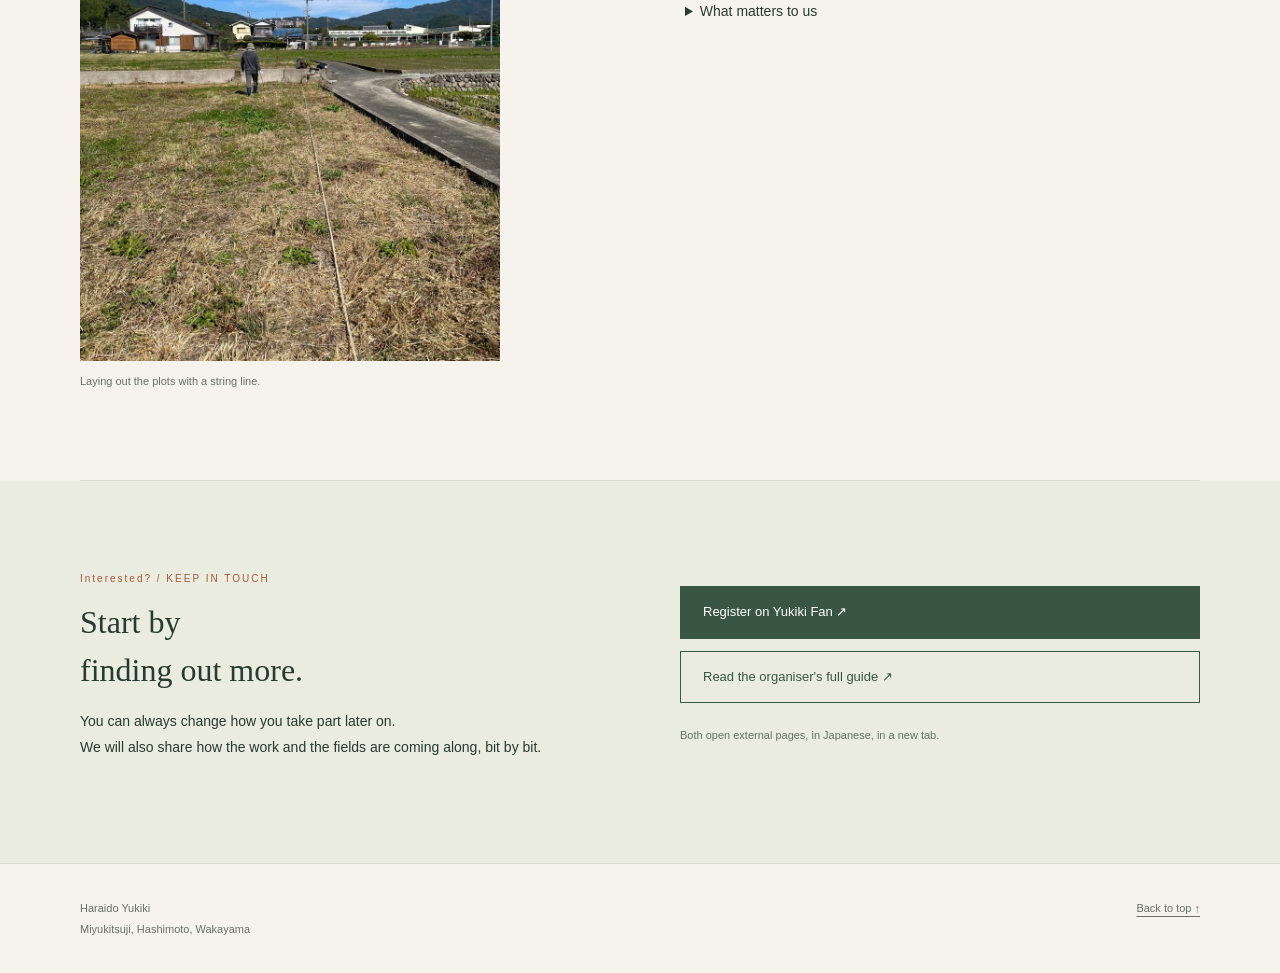
==== commit 74dc4888: "feat: add two photos of the field to both pages - show the field as it is now under "What is it?" - " ====
--- a/public/en/index.html
+++ b/public/en/index.html
@@ -11,13 +11,13 @@
 <link rel="stylesheet" href="../style.css">
 </head>
 <body><a class="skip" href="#main">Skip to content</a><header><div class="wrap nav"><a href="#" class="brand">Haraido Yukiki<small>Miyukitsuji, Hashimoto, Wakayama</small></a><nav aria-label="Main menu"><a href="#involvement">Get involved</a><a href="#flow">How to join</a><a href="#about">About</a><a href="#faq">FAQ</a></nav><a class="lang" href="../" hreflang="ja" lang="ja">日本語</a></div></header><main id="main"><div class="hero wrap"><div class="hero-top"><div><p class="eyebrow">Hello, we are Haraido Yukiki.</p><h1>Get your hands in the soil.<br>Meet new people.<br>Help a place grow.</h1><div class="hero-copy"><p>Set in the rice paddies and fields of Miyukitsuji in Hashimoto, Wakayama, this is a project where people come together to work, learn and spend time close to nature and the land.</p><p>Join in with the farm work. Help build the place. Support us from afar.<br>We are thinking about different ways to take part, so you can find one that fits your life.</p><a class="button" href="#involvement">Find a way to get involved <span aria-hidden="true">↓</span></a><p class="note">Just finding out more is fine. There is nothing to sign up for on this page.</p></div></div><figure class="hero-figure"><img src="../assets/countryside.jpg" alt="An illustration of fields and people linked by a winding path" width="1200" height="800"><figcaption>This is an illustration of the project, not a photograph of the site.</figcaption></figure></div></div>
-<section class="wrap" id="intro"><div class="number">What is it?</div><h2>Working side by side,<br>building connections bit by bit.</h2><div class="intro-columns"><p>What matters to us is spending time with nature and the land, and doing things together with other people. Through the work in the fields and the things we notice along the way, we hope to create a place where people learn and try out new ideas.</p><p>We are still in the early days, so we are also looking for founding members to help lay the groundwork. That said, nobody has to take on organising. You might just come along once, or lend a hand now and then, and it is perfectly fine for the way you take part to change over time.</p></div></section>
+<section class="wrap" id="intro"><div class="number">What is it?</div><h2>Working side by side,<br>building connections bit by bit.</h2><div class="intro-columns"><p>What matters to us is spending time with nature and the land, and doing things together with other people. Through the work in the fields and the things we notice along the way, we hope to create a place where people learn and try out new ideas.</p><p>We are still in the early days, so we are also looking for founding members to help lay the groundwork. That said, nobody has to take on organising. You might just come along once, or lend a hand now and then, and it is perfectly fine for the way you take part to change over time.</p></div><figure class="field-photo"><img src="../photos/field-now.jpg" alt="The ground of the field after the grass has been cut" width="1200" height="571" loading="lazy"><figcaption>The field as it is now. We are getting it ready bit by bit.</figcaption></figure></section>
 <section class="wrap" id="involvement"><div class="number">Where would you like to start?</div><h2>Pick whatever<br>catches your interest.</h2><p class="section-note">These are guides based on your interests. Feel free to read more than one, or change your mind later.</p><div class="choices"><a class="choice" href="#farm"><span>01 / On the farm</span><h3>I'm interested in<br>growing and eating</h3><p>I'd like to see what happens on site and find a way into the farm work.</p><b>Read more ↓</b></a><a class="choice" href="#create"><span>02 / Build it together</span><h3>I'd like to help shape<br>a place that's just starting</h3><p>Not just farming: I'd like to bring my own skills and ideas.</p><b>Read more ↓</b></a><a class="choice" href="#support"><span>03 / Support from afar</span><h3>I'd like to cheer you on<br>from a distance</h3><p>Following the updates, or offering useful things and know-how.</p><b>Read more ↓</b></a></div>
 <div class="path" id="farm"><div class="number">On the farm</div><h2>Come for the day on a work day.</h2><p>We will let you know about days when we need extra hands, such as rice planting or the harvest. Coming for just the morning or just the afternoon is absolutely fine.</p><div class="path-columns"><div><h3>What you'll be doing</h3><ul><li>Joining the big seasonal jobs, such as planting and harvesting rice, cutting wheat and gathering beans.</li><li>Helping with everyday upkeep, such as weeding and keeping the water channels clear.</li><li>This autumn we are sowing wheat and beans, and around June next year we plan to plant rice where the wheat has been.</li><li>Over the winter, visits are mainly day trips. The days you come along are arranged with the organiser.</li></ul><blockquote><small>A word you'll see on our pages</small><h3>Ichiji ryugaku (day visit)</h3><p>Coming to the site just for the key work days, as a day trip. Once you are used to it, you can also come along on a regular basis.</p></blockquote></div><aside><span class="number">Want to know a bit more?</span><h3>Hear about work days</h3><p>If you register your contact details on the "Yukiki Fan" page, we will send you the plan for each work day and details of how to join.</p><a class="button" href="https://claude.ai/artifact/B6So6ZD4TPJiREJGYdLGXW" target="_blank" rel="noopener noreferrer">Register on Yukiki Fan ↗<span class="sr-only">(opens in a new tab)</span></a><p class="note">Opens an external page (in Japanese) in a new tab. Registering does not commit you to taking part.</p></aside></div></div>
 <div class="path" id="create"><div class="number">Build it together</div><h2>Help get the place and the project off the ground.</h2><p>For those who want to do more than join a ready-made experience, and would like a say in what we do next.</p><div class="path-columns"><div><h3>Some ways you could help</h3><ul><li>Right now we are getting the site ready for visitors. We plan to put up a small greenhouse and a rainwater tank on days when everyone gets together.</li><li>It is not only about farming: you can start with whatever you can bring, whether that is craft skills, ideas or people you know.</li><li>Bringing things you no longer use, such as a table and chairs, a tent or sleeping bag, or tools like sickles and hoes, is a real help too.</li><li>How much you do and how often is something to talk through with the organiser.</li></ul><blockquote><small>A word you'll see on our pages</small><h3>Founding members</h3><p>The people who help shape the project and the place in these early days. It is not a fixed title, and not a role every participant is expected to take on.</p></blockquote></div><aside><span class="number">Want to know a bit more?</span><h3>Have a chat with the organiser</h3><p>On the "Yukiki Fan" page, choose what you might be able to offer (things, time or know-how) and send it, and it will reach the organiser. We will then get in touch for an informal chat.</p><a class="button" href="https://claude.ai/artifact/B6So6ZD4TPJiREJGYdLGXW" target="_blank" rel="noopener noreferrer">Put your hand up on Yukiki Fan ↗<span class="sr-only">(opens in a new tab)</span></a><p class="note">Opens an external page (in Japanese) in a new tab. Nothing is registered or paid for here.</p><p class="note"><a class="inline-link" href="https://claude.ai/artifact/4QH8LJdmEHccxG7zX9aN8J" target="_blank" rel="noopener noreferrer">Read the organiser's full guide (in Japanese) ↗<span class="sr-only">(opens in a new tab)</span></a></p></aside></div></div>
 <div class="path" id="support"><div class="number">Support from afar</div><h2>Still connected, even when you can't be there.</h2><p>For those who can't easily get to the site right now because of work or home life, but are still curious and would like to show their support.</p><div class="path-columns"><div><h3>Some ways you could help</h3><ul><li>Follow how the fields are doing and how things are growing through updates sent from the site.</li><li>Tell others about the project, or pass on spare tools and know-how.</li><li>When the time comes that you can visit, we will let you know about work days.</li><li>Some details of financial support, including whether and how we accept it, have not been decided yet. Please talk to the organiser about this.</li></ul></div><aside><span class="number">Want to know a bit more?</span><h3>Start by getting our updates</h3><p>Register your contact details on the "Yukiki Fan" page to receive news from the project. You can decide whether to support us once you have seen how things are going.</p><a class="button" href="https://claude.ai/artifact/B6So6ZD4TPJiREJGYdLGXW" target="_blank" rel="noopener noreferrer">Register on Yukiki Fan ↗<span class="sr-only">(opens in a new tab)</span></a><p class="note">Opens an external page (in Japanese) in a new tab. Registering does not commit you to giving support.</p></aside></div></div></section>
 <section class="wrap" id="flow"><div class="number">How to join</div><h2>No rush. We decide things together as we go.</h2><ol class="steps"><li><b>Find out</b><span>Read this page and the organiser's guide.</span></li><li><b>Put your hand up</b><span>Send the ways you'd like to take part and your contact details via "Yukiki Fan".</span></li><li><b>Have a chat</b><span>We will get in touch afterwards for an informal chat.</span></li><li><b>Pick a date</b><span>We will agree the days you come along around your own schedule.</span></li></ol></section>
 <section class="wrap faq" id="faq"><div class="number">FAQ</div><h2>Questions we often get<br>from newcomers.</h2><div class="faq-list"><details><summary>Can I take part with no farming experience?</summary><p>Yes. The project is designed so that people without experience can get used to things gradually. On work days, you will be working alongside the organiser and people who have been involved for a while.</p></details><details><summary>Do I have to come every time?</summary><p>No. Come when you can, and take a break when you can't. Please take part at your own pace.</p></details><details><summary>If I register, do I have to take part or give support?</summary><p>No. Registering on "Yukiki Fan" is just so that you receive plans and updates. It does not commit you to taking part or giving support.</p></details><details><summary>What about insurance?</summary><p>For now, we expect everyone to arrange their own cover (for example, health insurance and personal liability insurance). Please check the details with the organiser.</p></details><details><summary>What should I wear and bring?</summary><p>Clothes and shoes you don't mind getting dirty are the basics. The work varies from day to day, so we will let you know what to bring in the details for each work day.</p></details><details><summary>Do I get any of the harvest?</summary><p>If things grow well, we plan to share some of the harvest. To be honest, though, as we are only just starting, we don't yet know how much we will get in the first year.</p></details></div></section>
-<section id="about" class="wrap"><div class="about-grid"><div><div class="number">Where we are / ABOUT US</div><h2>Let's give it a go,<br>here, together.</h2></div><div><p>Haraido Yukiki is a project set in the rice paddies and fields of Miyukitsuji in Hashimoto, Wakayama, where we work together close to nature and the land.</p><p>Keep living your city life, and come out to the fields every now and then. Get your hands busy, watch the seasons change, and share what you notice. That is the kind of involvement we hope to grow, little by little.</p><dl class="facts"><div><dt>Location</dt><dd>Miyukitsuji, Hashimoto, Wakayama Prefecture, Japan</dd></div><div><dt>Getting here</dt><dd>About a 3-minute walk from Miyukitsuji Station on the Nankai Koya Line</dd></div><div><dt>Language</dt><dd>The sign-up page and the organiser's guide are in Japanese</dd></div></dl><details><summary>What matters to us</summary><p>You don't need to understand everything about the project from day one. Start by seeing what it is like. How deeply you get involved, and at what pace, is up to you.</p><p>We keep a record of the work we do together, the things we try and the things we are unsure about. We hope these records will help the people who join after us.</p></details></div></div></section>
+<section id="about" class="wrap"><div class="about-grid"><div><div class="number">Where we are / ABOUT US</div><h2>Let's give it a go,<br>here, together.</h2><figure class="about-photo"><img src="../photos/field-work.jpg" alt="A person seen from behind walking along a string line across the field, under a blue sky with hills behind" width="900" height="1200" loading="lazy"><figcaption>Laying out the plots with a string line.</figcaption></figure></div><div><p>Haraido Yukiki is a project set in the rice paddies and fields of Miyukitsuji in Hashimoto, Wakayama, where we work together close to nature and the land.</p><p>Keep living your city life, and come out to the fields every now and then. Get your hands busy, watch the seasons change, and share what you notice. That is the kind of involvement we hope to grow, little by little.</p><dl class="facts"><div><dt>Location</dt><dd>Miyukitsuji, Hashimoto, Wakayama Prefecture, Japan</dd></div><div><dt>Getting here</dt><dd>About a 3-minute walk from Miyukitsuji Station on the Nankai Koya Line</dd></div><div><dt>Language</dt><dd>The sign-up page and the organiser's guide are in Japanese</dd></div></dl><details><summary>What matters to us</summary><p>You don't need to understand everything about the project from day one. Start by seeing what it is like. How deeply you get involved, and at what pace, is up to you.</p><p>We keep a record of the work we do together, the things we try and the things we are unsure about. We hope these records will help the people who join after us.</p></details></div></div></section>
 <section id="join" class="follow"><div class="wrap"><div><div class="number">Interested? / KEEP IN TOUCH</div><h2>Start by<br>finding out more.</h2><p>You can always change how you take part later on.<br>We will also share how the work and the fields are coming along, bit by bit.</p></div><div class="join-actions"><a class="button" href="https://claude.ai/artifact/B6So6ZD4TPJiREJGYdLGXW" target="_blank" rel="noopener noreferrer">Register on Yukiki Fan ↗<span class="sr-only">(opens in a new tab)</span></a><a class="button ghost" href="https://claude.ai/artifact/4QH8LJdmEHccxG7zX9aN8J" target="_blank" rel="noopener noreferrer">Read the organiser's full guide ↗<span class="sr-only">(opens in a new tab)</span></a><p class="note">Both open external pages, in Japanese, in a new tab.</p></div></div></section></main><footer class="wrap"><div class="footer-inner"><span>Haraido Yukiki<br>Miyukitsuji, Hashimoto, Wakayama</span><a href="#" class="top-link">Back to top ↑</a></div></footer></body>
 </html>
--- a/public/style.css
+++ b/public/style.css
@@ -9,3 +9,5 @@
 @media(max-width:700px){.nav{gap:12px}nav{display:none}.brand{white-space:nowrap}.lang{font-size:11px;padding:3px 8px;margin-left:0}}
 /* 「一緒に、場所を育てる。」が狭い画面で1文字だけ折り返すのを防ぐ */
 @media(max-width:420px){h1{font-size:29px}}
+/* 現地の写真 */
+.field-photo,.about-photo{margin:36px 0 0}.field-photo img,.about-photo img{display:block;width:100%;height:auto}.about-photo img{max-width:420px}.field-photo img{aspect-ratio:21/9;object-fit:cover}.field-photo figcaption,.about-photo figcaption{font-size:11px;color:var(--muted);margin-top:10px}
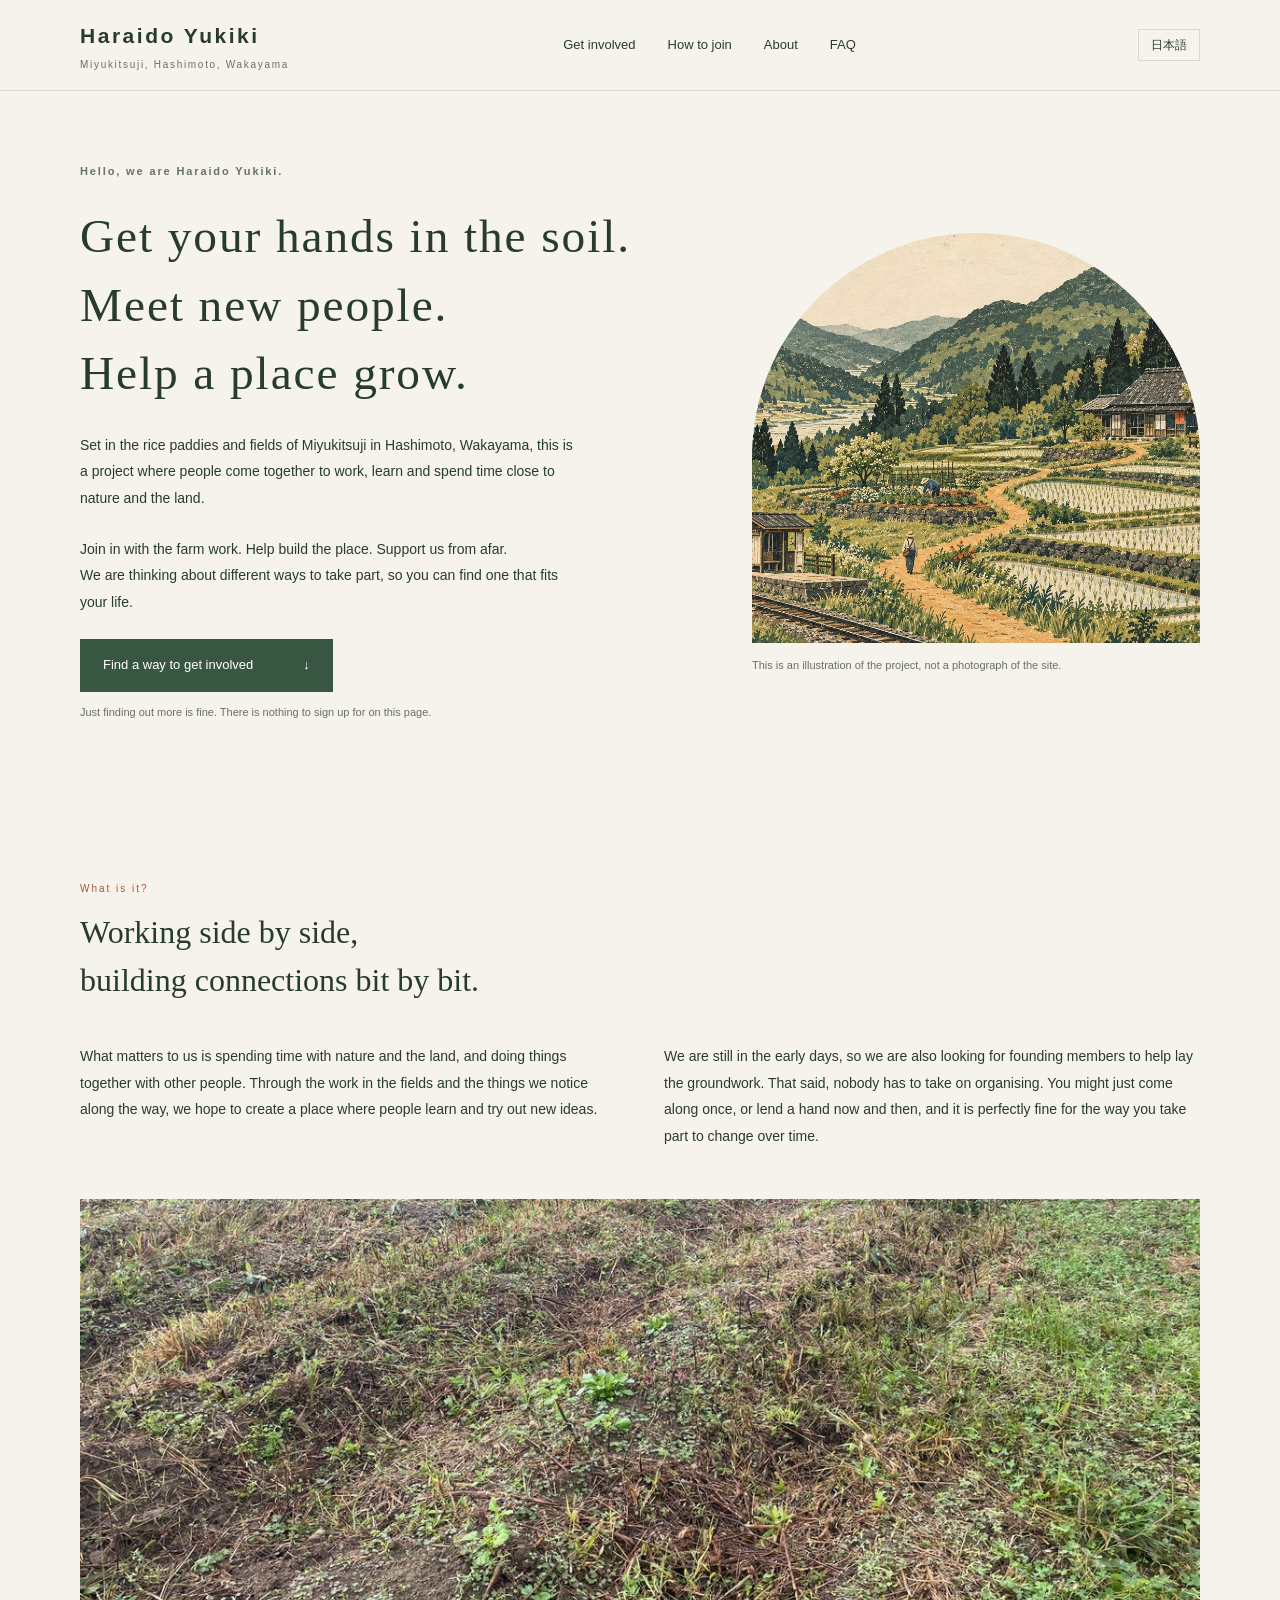
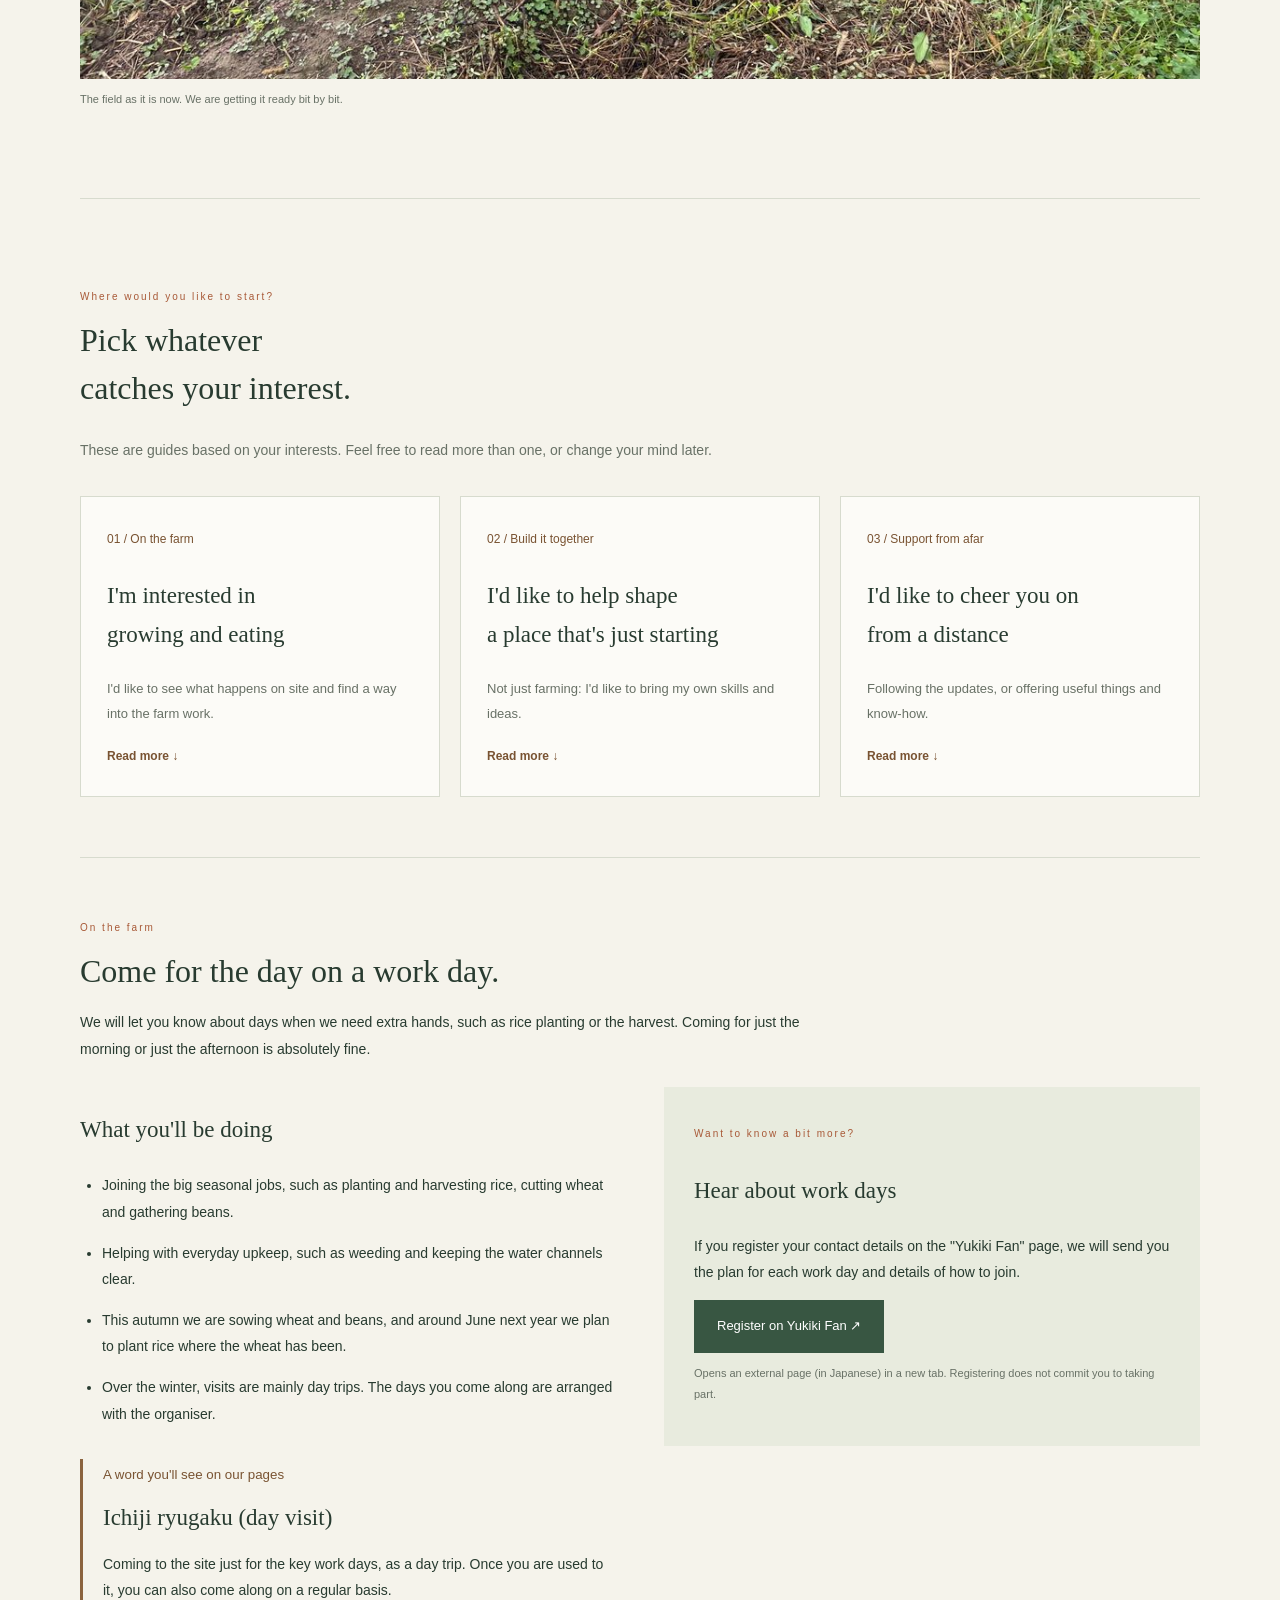
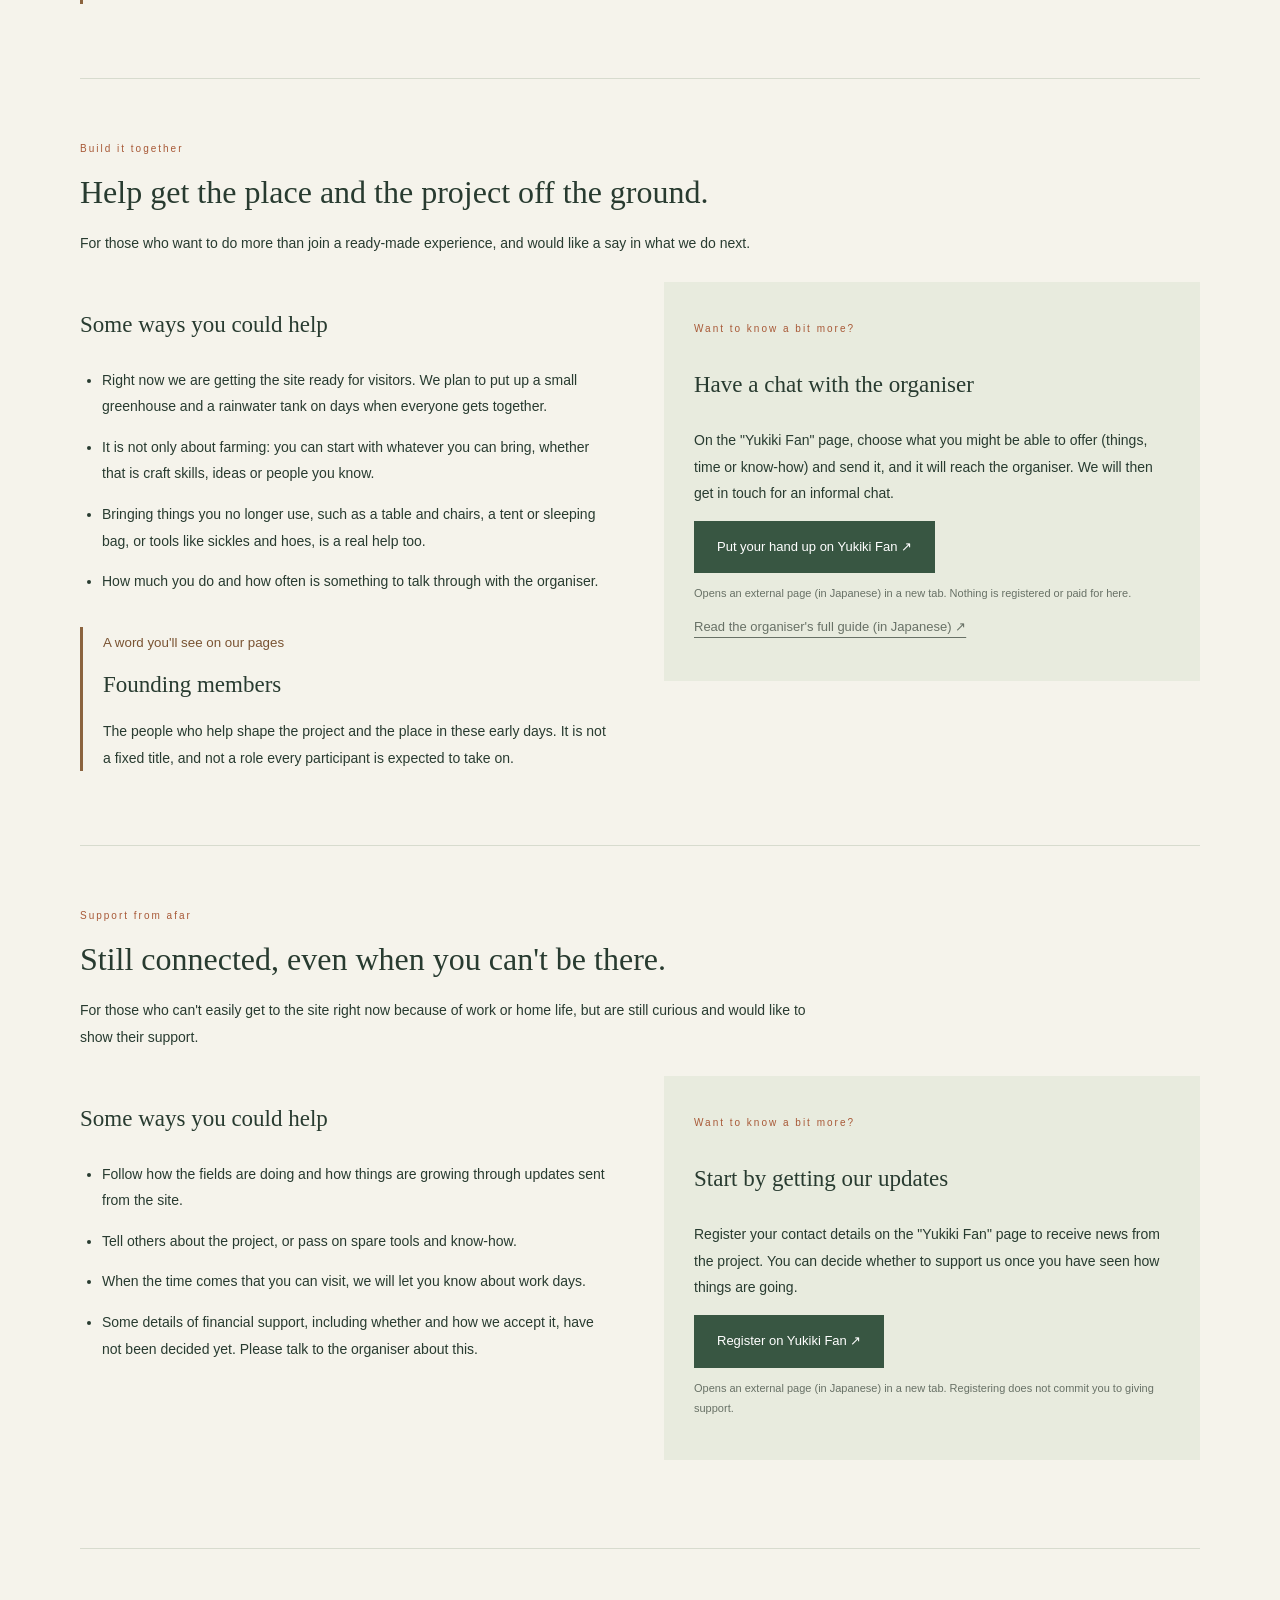
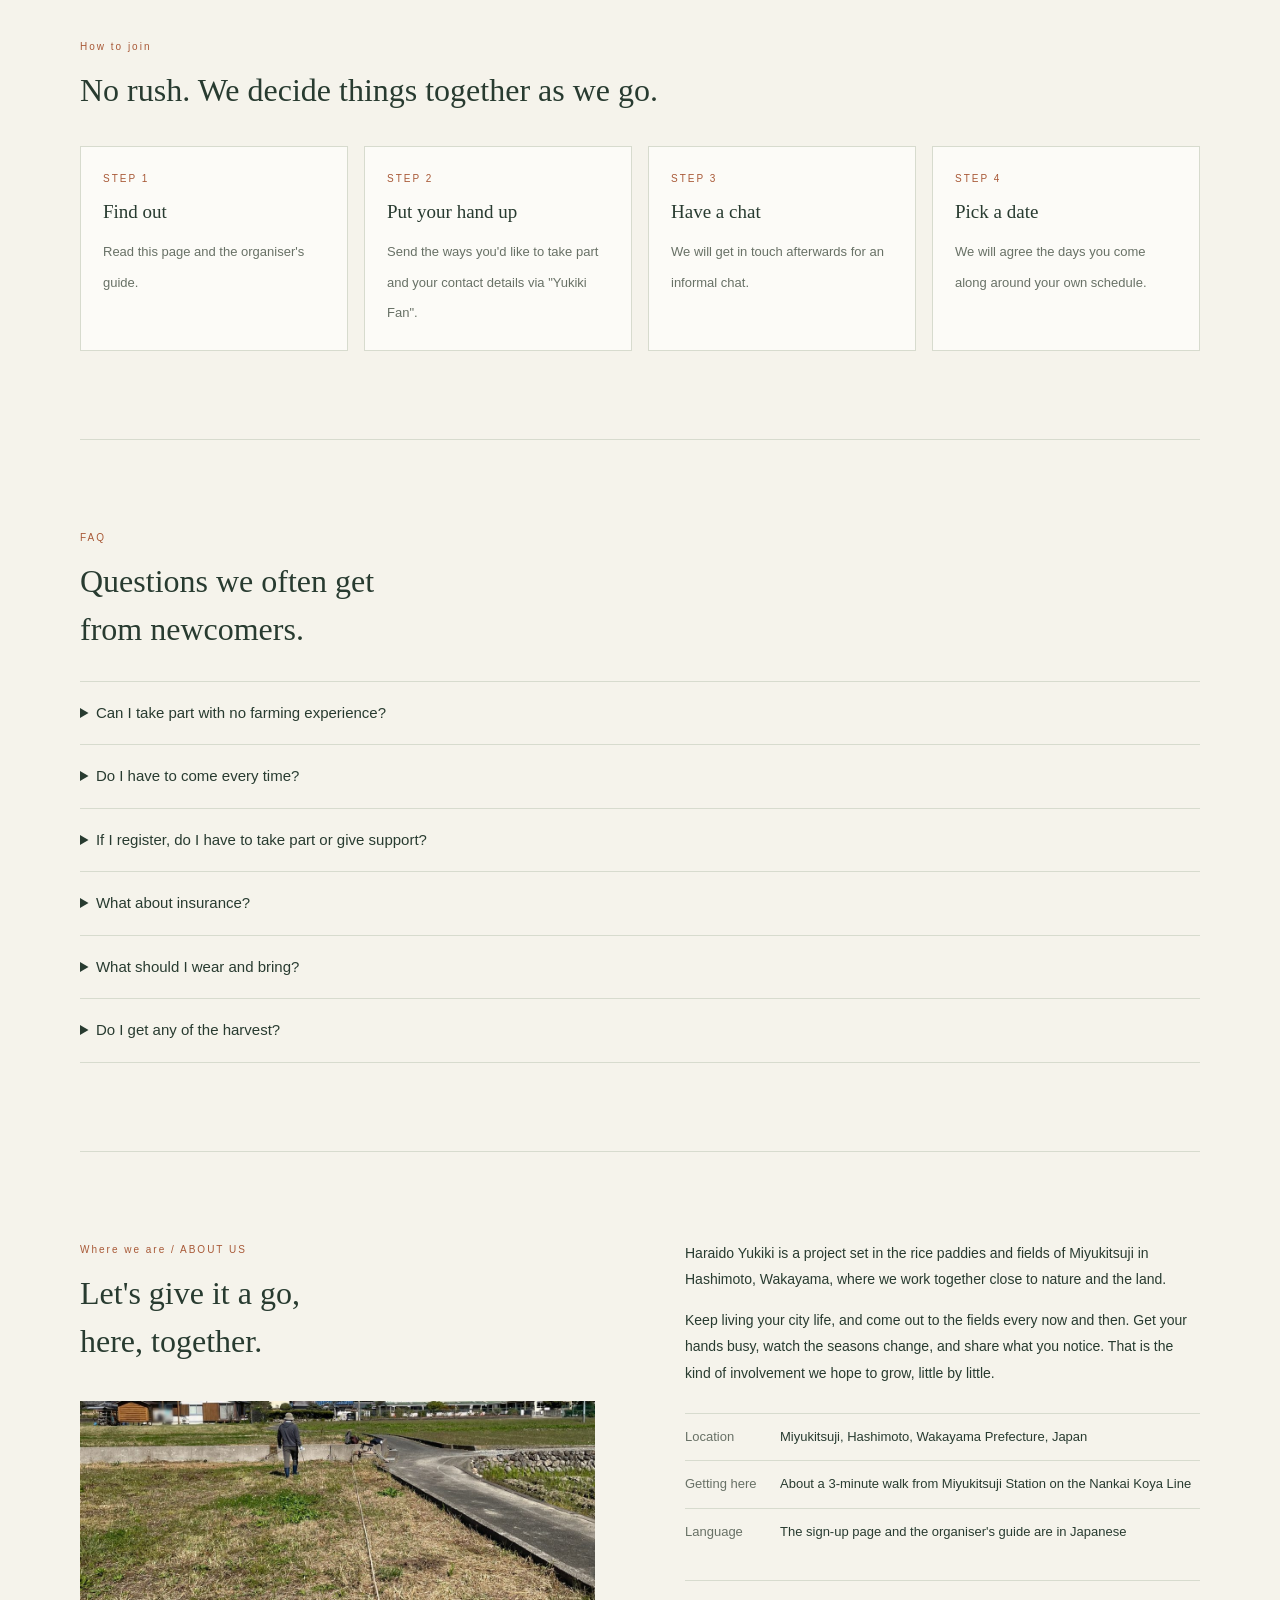
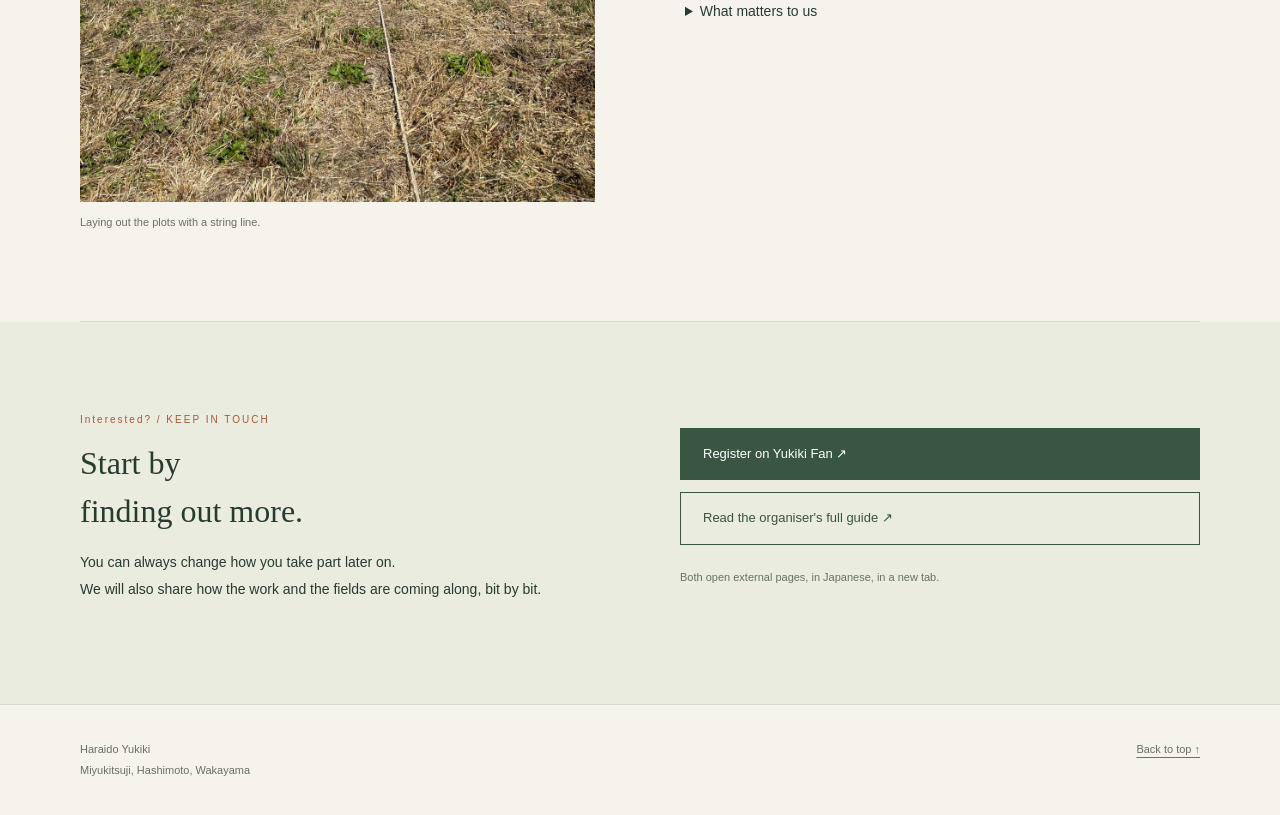
==== commit 640f34ab: "fix: crop the back-view photo so the field, not the houses, is the subject Co-Authored-By: Claude Op" ====
--- a/public/en/index.html
+++ b/public/en/index.html
@@ -18,6 +18,6 @@
 <div class="path" id="support"><div class="number">Support from afar</div><h2>Still connected, even when you can't be there.</h2><p>For those who can't easily get to the site right now because of work or home life, but are still curious and would like to show their support.</p><div class="path-columns"><div><h3>Some ways you could help</h3><ul><li>Follow how the fields are doing and how things are growing through updates sent from the site.</li><li>Tell others about the project, or pass on spare tools and know-how.</li><li>When the time comes that you can visit, we will let you know about work days.</li><li>Some details of financial support, including whether and how we accept it, have not been decided yet. Please talk to the organiser about this.</li></ul></div><aside><span class="number">Want to know a bit more?</span><h3>Start by getting our updates</h3><p>Register your contact details on the "Yukiki Fan" page to receive news from the project. You can decide whether to support us once you have seen how things are going.</p><a class="button" href="https://claude.ai/artifact/B6So6ZD4TPJiREJGYdLGXW" target="_blank" rel="noopener noreferrer">Register on Yukiki Fan ↗<span class="sr-only">(opens in a new tab)</span></a><p class="note">Opens an external page (in Japanese) in a new tab. Registering does not commit you to giving support.</p></aside></div></div></section>
 <section class="wrap" id="flow"><div class="number">How to join</div><h2>No rush. We decide things together as we go.</h2><ol class="steps"><li><b>Find out</b><span>Read this page and the organiser's guide.</span></li><li><b>Put your hand up</b><span>Send the ways you'd like to take part and your contact details via "Yukiki Fan".</span></li><li><b>Have a chat</b><span>We will get in touch afterwards for an informal chat.</span></li><li><b>Pick a date</b><span>We will agree the days you come along around your own schedule.</span></li></ol></section>
 <section class="wrap faq" id="faq"><div class="number">FAQ</div><h2>Questions we often get<br>from newcomers.</h2><div class="faq-list"><details><summary>Can I take part with no farming experience?</summary><p>Yes. The project is designed so that people without experience can get used to things gradually. On work days, you will be working alongside the organiser and people who have been involved for a while.</p></details><details><summary>Do I have to come every time?</summary><p>No. Come when you can, and take a break when you can't. Please take part at your own pace.</p></details><details><summary>If I register, do I have to take part or give support?</summary><p>No. Registering on "Yukiki Fan" is just so that you receive plans and updates. It does not commit you to taking part or giving support.</p></details><details><summary>What about insurance?</summary><p>For now, we expect everyone to arrange their own cover (for example, health insurance and personal liability insurance). Please check the details with the organiser.</p></details><details><summary>What should I wear and bring?</summary><p>Clothes and shoes you don't mind getting dirty are the basics. The work varies from day to day, so we will let you know what to bring in the details for each work day.</p></details><details><summary>Do I get any of the harvest?</summary><p>If things grow well, we plan to share some of the harvest. To be honest, though, as we are only just starting, we don't yet know how much we will get in the first year.</p></details></div></section>
-<section id="about" class="wrap"><div class="about-grid"><div><div class="number">Where we are / ABOUT US</div><h2>Let's give it a go,<br>here, together.</h2><figure class="about-photo"><img src="../photos/field-work.jpg" alt="A person seen from behind walking along a string line across the field, under a blue sky with hills behind" width="900" height="1200" loading="lazy"><figcaption>Laying out the plots with a string line.</figcaption></figure></div><div><p>Haraido Yukiki is a project set in the rice paddies and fields of Miyukitsuji in Hashimoto, Wakayama, where we work together close to nature and the land.</p><p>Keep living your city life, and come out to the fields every now and then. Get your hands busy, watch the seasons change, and share what you notice. That is the kind of involvement we hope to grow, little by little.</p><dl class="facts"><div><dt>Location</dt><dd>Miyukitsuji, Hashimoto, Wakayama Prefecture, Japan</dd></div><div><dt>Getting here</dt><dd>About a 3-minute walk from Miyukitsuji Station on the Nankai Koya Line</dd></div><div><dt>Language</dt><dd>The sign-up page and the organiser's guide are in Japanese</dd></div></dl><details><summary>What matters to us</summary><p>You don't need to understand everything about the project from day one. Start by seeing what it is like. How deeply you get involved, and at what pace, is up to you.</p><p>We keep a record of the work we do together, the things we try and the things we are unsure about. We hope these records will help the people who join after us.</p></details></div></div></section>
+<section id="about" class="wrap"><div class="about-grid"><div><div class="number">Where we are / ABOUT US</div><h2>Let's give it a go,<br>here, together.</h2><figure class="about-photo"><img src="../photos/field-work.jpg" alt="A person seen from behind walking along a string line across the field" width="1200" height="936" loading="lazy"><figcaption>Laying out the plots with a string line.</figcaption></figure></div><div><p>Haraido Yukiki is a project set in the rice paddies and fields of Miyukitsuji in Hashimoto, Wakayama, where we work together close to nature and the land.</p><p>Keep living your city life, and come out to the fields every now and then. Get your hands busy, watch the seasons change, and share what you notice. That is the kind of involvement we hope to grow, little by little.</p><dl class="facts"><div><dt>Location</dt><dd>Miyukitsuji, Hashimoto, Wakayama Prefecture, Japan</dd></div><div><dt>Getting here</dt><dd>About a 3-minute walk from Miyukitsuji Station on the Nankai Koya Line</dd></div><div><dt>Language</dt><dd>The sign-up page and the organiser's guide are in Japanese</dd></div></dl><details><summary>What matters to us</summary><p>You don't need to understand everything about the project from day one. Start by seeing what it is like. How deeply you get involved, and at what pace, is up to you.</p><p>We keep a record of the work we do together, the things we try and the things we are unsure about. We hope these records will help the people who join after us.</p></details></div></div></section>
 <section id="join" class="follow"><div class="wrap"><div><div class="number">Interested? / KEEP IN TOUCH</div><h2>Start by<br>finding out more.</h2><p>You can always change how you take part later on.<br>We will also share how the work and the fields are coming along, bit by bit.</p></div><div class="join-actions"><a class="button" href="https://claude.ai/artifact/B6So6ZD4TPJiREJGYdLGXW" target="_blank" rel="noopener noreferrer">Register on Yukiki Fan ↗<span class="sr-only">(opens in a new tab)</span></a><a class="button ghost" href="https://claude.ai/artifact/4QH8LJdmEHccxG7zX9aN8J" target="_blank" rel="noopener noreferrer">Read the organiser's full guide ↗<span class="sr-only">(opens in a new tab)</span></a><p class="note">Both open external pages, in Japanese, in a new tab.</p></div></div></section></main><footer class="wrap"><div class="footer-inner"><span>Haraido Yukiki<br>Miyukitsuji, Hashimoto, Wakayama</span><a href="#" class="top-link">Back to top ↑</a></div></footer></body>
 </html>
--- a/public/style.css
+++ b/public/style.css
@@ -10,4 +10,4 @@
 /* 「一緒に、場所を育てる。」が狭い画面で1文字だけ折り返すのを防ぐ */
 @media(max-width:420px){h1{font-size:29px}}
 /* 現地の写真 */
-.field-photo,.about-photo{margin:36px 0 0}.field-photo img,.about-photo img{display:block;width:100%;height:auto}.about-photo img{max-width:420px}.field-photo img{aspect-ratio:21/9;object-fit:cover}.field-photo figcaption,.about-photo figcaption{font-size:11px;color:var(--muted);margin-top:10px}
+.field-photo,.about-photo{margin:36px 0 0}.field-photo img,.about-photo img{display:block;width:100%;height:auto}.about-photo img{max-width:520px}.field-photo img{aspect-ratio:21/9;object-fit:cover}.field-photo figcaption,.about-photo figcaption{font-size:11px;color:var(--muted);margin-top:10px}
